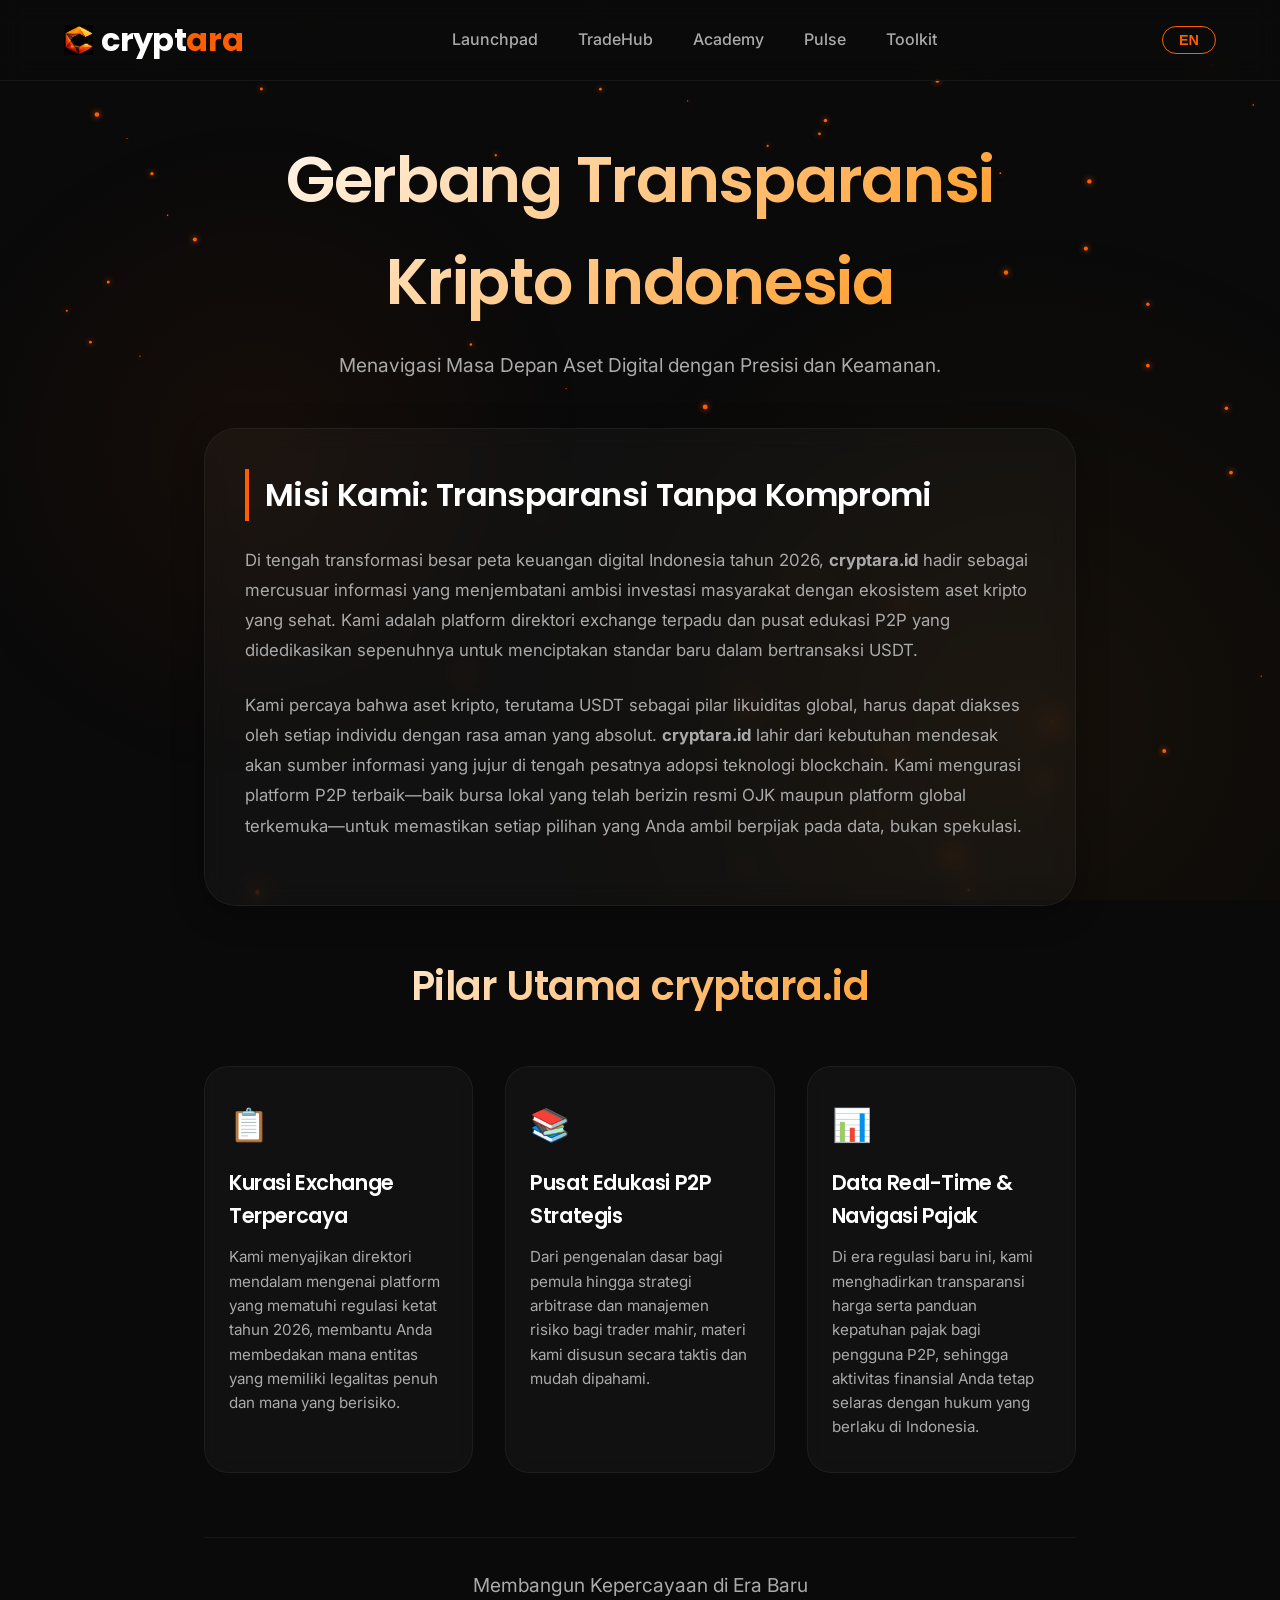
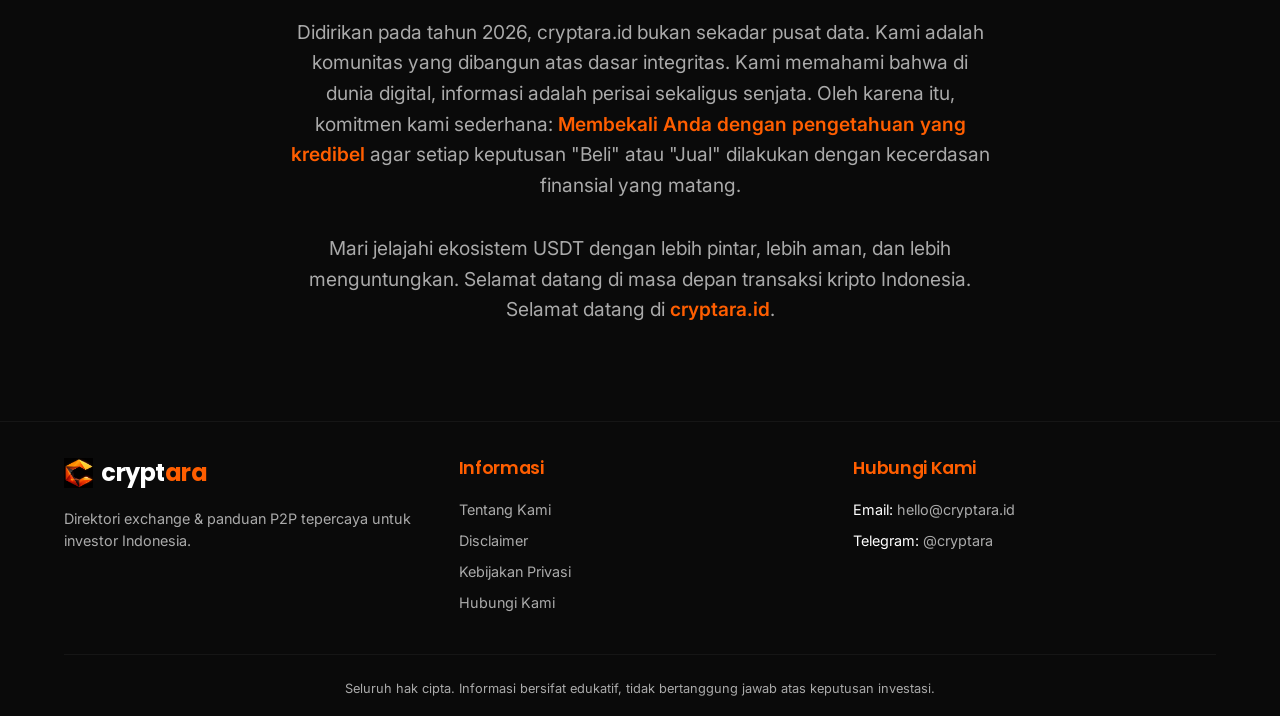
==== about.html @ 73e5bc2a "first commit" ====
<!DOCTYPE html>
<html lang="id">
<head>
    <script src="translations.js" defer></script>
    <meta charset="UTF-8">
    <meta name="viewport" content="width=device-width, initial-scale=1.0">
    <title>Tentang Kami - cryptara.id</title>
    <link rel="icon" type="image/png" href="images/cryptara-logo-square.png">
    <link rel="stylesheet" href="style.css">
    <link href="https://fonts.googleapis.com/css2?family=Inter:wght@400;500;600;700&family=Poppins:wght@600;700&display=swap" rel="stylesheet">
    <style>
        /* ===== PAGE SPECIFIC STYLES ===== */
        .about-container {
            max-width: 1000px;
            margin: 3rem auto;
            padding: 0 5%;
        }

        .about-hero {
            text-align: center;
            margin-bottom: 3rem;
        }

        .about-hero h1 {
            font-size: clamp(2.5rem, 8vw, 4rem);
            margin-bottom: 1rem;
        }

        .about-hero .subheadline {
            font-size: 1.2rem;
            color: var(--text-secondary);
            max-width: 700px;
            margin: 0 auto;
            line-height: 1.6;
        }

        .mission-card {
            background: var(--glass-bg);
            backdrop-filter: blur(12px);
            border: 1px solid var(--glass-border);
            border-radius: 32px;
            padding: 2.5rem;
            margin-bottom: 3rem;
            box-shadow: 0 8px 32px rgba(0,0,0,0.3);
        }

        .mission-card h2 {
            font-size: 2rem;
            text-align: left;
            margin-bottom: 1.5rem;
            border-left: 4px solid var(--accent-orange);
            padding-left: 1rem;
        }

        .mission-card p {
            color: var(--text-secondary);
            line-height: 1.8;
            font-size: 1.05rem;
            margin-bottom: 1.5rem;
        }

        .pillars-grid {
            display: grid;
            grid-template-columns: repeat(3, 1fr);
            gap: 2rem;
            margin: 3rem 0;
        }

        .pillar-item {
            background: var(--glass-bg);
            backdrop-filter: blur(8px);
            border: 1px solid var(--glass-border);
            border-radius: 24px;
            padding: 2rem 1.5rem;
            transition: 0.3s;
        }

        .pillar-item:hover {
            border-color: var(--accent-orange);
            box-shadow: var(--shadow-glow);
        }

        .pillar-icon {
            font-size: 2rem;
            margin-bottom: 1rem;
            color: var(--accent-orange);
        }

        .pillar-item h3 {
            font-size: 1.3rem;
            margin-bottom: 0.8rem;
            color: var(--text-primary);
        }

        .pillar-item p {
            color: var(--text-secondary);
            font-size: 0.95rem;
            line-height: 1.6;
        }

        .closing-statement {
            text-align: center;
            margin-top: 4rem;
            padding: 2rem;
            border-top: 1px solid var(--glass-border);
        }

        .closing-statement p {
            font-size: 1.2rem;
            color: var(--text-secondary);
            max-width: 700px;
            margin: 0 auto 1rem;
        }

        .closing-statement .highlight {
            color: var(--accent-orange);
            font-weight: 600;
        }

        @media (max-width: 800px) {
            .pillars-grid {
                grid-template-columns: 1fr;
            }
        }
    </style>
</head>
<body>
    <canvas id="particleCanvas"></canvas>

    <nav class="navbar">
        <a href="index.html" class="logo">
            <img src="images/cryptara-logo-square.png" alt="Cryptara" class="logo-img" onerror="this.style.display='none'; this.nextElementSibling.style.display='inline-block';">
            <span class="logo-text">crypt<span>ara</span></span>
        </a>
        <div class="nav-links">
            <a href="launchpad.html" data-i18n="nav.launchpad">Launchpad</a>
            <a href="exchange.html" data-i18n="nav.tradehub">TradeHub</a>
            <a href="learn.html" data-i18n="nav.academy">Academy</a>
            <a href="market.html" data-i18n="nav.pulse">Pulse</a>
            <a href="toolkit.html" data-i18n="nav.toolkit">Toolkit</a>
        </div>
        <button class="lang-btn" id="langToggle">EN</button>
        <div class="hamburger">☰</div>
    </nav>

    <section class="about-container">
        <div class="about-hero">
            <h1 class="gradient-title" data-i18n="about.title">Gerbang Transparansi Kripto Indonesia</h1>
            <p class="subheadline" data-i18n="about.subtitle">Menavigasi Masa Depan Aset Digital dengan Presisi dan Keamanan.</p>
        </div>

        <div class="mission-card">
            <h2 data-i18n="about.mission.title">Misi Kami: Transparansi Tanpa Kompromi</h2>
            <p data-i18n="about.mission.desc1" data-i18n-html="true">Di tengah transformasi besar peta keuangan digital Indonesia tahun 2026, <strong class="highlight">cryptara.id</strong> hadir sebagai mercusuar informasi yang menjembatani ambisi investasi masyarakat dengan ekosistem aset kripto yang sehat. Kami adalah platform direktori exchange terpadu dan pusat edukasi P2P yang didedikasikan sepenuhnya untuk menciptakan standar baru dalam bertransaksi USDT.</p>
            <p data-i18n="about.mission.desc2" data-i18n-html="true">Kami percaya bahwa aset kripto, terutama USDT sebagai pilar likuiditas global, harus dapat diakses oleh setiap individu dengan rasa aman yang absolut. <strong>cryptara.id</strong> lahir dari kebutuhan mendesak akan sumber informasi yang jujur di tengah pesatnya adopsi teknologi blockchain. Kami mengurasi platform P2P terbaik—baik bursa lokal yang telah berizin resmi OJK maupun platform global terkemuka—untuk memastikan setiap pilihan yang Anda ambil berpijak pada data, bukan spekulasi.</p>
        </div>

        <h2 class="gradient-title" style="margin-bottom: 2rem;" data-i18n="about.pillars.title">Pilar Utama cryptara.id</h2>
        <div class="pillars-grid">
            <div class="pillar-item">
                <div class="pillar-icon">📋</div>
                <h3 data-i18n="about.pillars.item1.title">Kurasi Exchange Terpercaya</h3>
                <p data-i18n="about.pillars.item1.desc">Kami menyajikan direktori mendalam mengenai platform yang mematuhi regulasi ketat tahun 2026, membantu Anda membedakan mana entitas yang memiliki legalitas penuh dan mana yang berisiko.</p>
            </div>
            <div class="pillar-item">
                <div class="pillar-icon">📚</div>
                <h3 data-i18n="about.pillars.item2.title">Pusat Edukasi P2P Strategis</h3>
                <p data-i18n="about.pillars.item2.desc">Dari pengenalan dasar bagi pemula hingga strategi arbitrase dan manajemen risiko bagi trader mahir, materi kami disusun secara taktis dan mudah dipahami.</p>
            </div>
            <div class="pillar-item">
                <div class="pillar-icon">📊</div>
                <h3 data-i18n="about.pillars.item3.title">Data Real-Time & Navigasi Pajak</h3>
                <p data-i18n="about.pillars.item3.desc">Di era regulasi baru ini, kami menghadirkan transparansi harga serta panduan kepatuhan pajak bagi pengguna P2P, sehingga aktivitas finansial Anda tetap selaras dengan hukum yang berlaku di Indonesia.</p>
            </div>
        </div>

        <div class="closing-statement">
            <p data-i18n="about.closing.tagline">Membangun Kepercayaan di Era Baru</p>
            <p data-i18n="about.closing.desc1" data-i18n-html="true">Didirikan pada tahun 2026, cryptara.id bukan sekadar pusat data. Kami adalah komunitas yang dibangun atas dasar integritas. Kami memahami bahwa di dunia digital, informasi adalah perisai sekaligus senjata. Oleh karena itu, komitmen kami sederhana: <span class="highlight">Membekali Anda dengan pengetahuan yang kredibel</span> agar setiap keputusan "Beli" atau "Jual" dilakukan dengan kecerdasan finansial yang matang.</p>
            <p style="margin-top: 2rem;" data-i18n="about.closing.desc2" data-i18n-html="true">Mari jelajahi ekosistem USDT dengan lebih pintar, lebih aman, dan lebih menguntungkan. Selamat datang di masa depan transaksi kripto Indonesia. Selamat datang di <span class="highlight">cryptara.id</span>.</p>
        </div>
    </section>

    <footer class="footer">
        <div class="footer-container">
            <div class="footer-col">
                <a href="index.html" class="footer-logo">
                    <img src="images/cryptara-logo-square.png" alt="Cryptara" class="footer-logo-img" onerror="this.style.display='none'; this.nextElementSibling.style.display='inline-block';">
                    <span class="footer-logo-text">crypt<span>ara</span></span>
                </a>
                <p class="footer-tagline" data-i18n="footer.tagline">Direktori exchange & panduan P2P tepercaya untuk investor Indonesia.</p>
            </div>
            <div class="footer-col">
                <h4 data-i18n="footer.info">Informasi</h4>
                <ul>
                    <li><a href="about.html" data-i18n="footer.about">Tentang Kami</a></li>
                    <li><a href="disclaimer.html" data-i18n="footer.disclaimer">Disclaimer</a></li>
                    <li><a href="privacy.html" data-i18n="footer.privacy">Kebijakan Privasi</a></li>
                    <li><a href="hubungikami.html" data-i18n="footer.contact">Hubungi Kami</a></li>
                </ul>
            </div>
            <div class="footer-col">
                <h4 data-i18n="footer.contact">Kontak</h4>
                <ul>
                    <li>Email: <a href="mailto:hello@cryptara.id">hello@cryptara.id</a></li>
                    <li>Telegram: <a href="https://t.me/cryptara">@cryptara</a></li>
                </ul>
            </div>
        </div>
        <div class="footer-bottom">
            <p data-i18n="footer.copyright">© 2026 cryptara.id. Seluruh hak cipta. Informasi bersifat edukatif, tidak bertanggung jawab atas keputusan investasi.</p>
        </div>
    </footer>

    <script>
        // ==================== PARTICLE CANVAS ====================
        function initParticles() {
            const canvas = document.getElementById('particleCanvas');
            if (!canvas) return;
            const ctx = canvas.getContext('2d');
            let width, height;
            let particles = [];

            function resize() {
                width = window.innerWidth;
                height = window.innerHeight;
                canvas.width = width;
                canvas.height = height;
                initParticlesArray();
            }

            function initParticlesArray() {
                particles = [];
                for (let i = 0; i < 60; i++) {
                    particles.push({
                        x: Math.random() * width,
                        y: Math.random() * height,
                        vx: (Math.random() - 0.5) * 0.2,
                        vy: (Math.random() - 0.5) * 0.2,
                        size: Math.random() * 2 + 0.5,
                    });
                }
            }

            function draw() {
                ctx.clearRect(0, 0, width, height);
                ctx.fillStyle = '#FF5E00';
                ctx.shadowColor = '#FF5E00';
                ctx.shadowBlur = 6;

                particles.forEach(p => {
                    ctx.beginPath();
                    ctx.arc(p.x, p.y, p.size, 0, Math.PI * 2);
                    ctx.fill();
                    p.x += p.vx;
                    p.y += p.vy;
                    if (p.x < 0) p.x = width;
                    if (p.x > width) p.x = 0;
                    if (p.y < 0) p.y = height;
                    if (p.y > height) p.y = 0;
                });
                requestAnimationFrame(draw);
            }

            resize();
            window.addEventListener('resize', resize);
            draw();
        }

        document.addEventListener('DOMContentLoaded', function() {
            initParticles();
            // translations.js sudah auto-initialize, tidak perlu tambahan apa pun
        });
    </script>
</body>
</html>
---- style.css ----
/* ===== RESET & VARIABLES ===== */
:root {
    --bg-primary: #0A0A0A;
    --bg-secondary: #111111;
    --text-primary: #FFFFFF;
    --text-secondary: #AAAAAA;
    --accent-orange: #FF5E00;
    --accent-orange-light: #FF8A00;
    --glass-bg: rgba(255, 255, 255, 0.03);
    --glass-border: rgba(255, 255, 255, 0.05);
    --shadow-glow: 0 0 15px var(--accent-orange);
    --font-main: 'Inter', sans-serif;
    --font-display: 'Poppins', sans-serif;
}

* {
    margin: 0;
    padding: 0;
    box-sizing: border-box;
}

body {
    background-color: var(--bg-primary);
    color: var(--text-primary);
    font-family: var(--font-main);
    line-height: 1.6;
    overflow-x: hidden;
    position: relative;
    min-height: 100vh;
}

/* Background gradient bergerak (lapisan 1) */
body::before {
    content: '';
    position: fixed;
    top: 0;
    left: 0;
    width: 100%;
    height: 100%;
    background: radial-gradient(circle at 20% 50%, rgba(255,94,0,0.05) 0%, transparent 30%),
                radial-gradient(circle at 80% 80%, rgba(255,138,0,0.05) 0%, transparent 40%);
    pointer-events: none;
    z-index: -2;
    animation: moveGradient 20s ease infinite alternate;
}

@keyframes moveGradient {
    0% { background-position: 0% 0%; }
    100% { background-position: 100% 100%; }
}

/* Particle canvas (lapisan 2) */
#particleCanvas {
    position: fixed;
    top: 0;
    left: 0;
    width: 100%;
    height: 100%;
    z-index: -1;
    pointer-events: none;
}

/* ===== TYPOGRAPHY ===== */
h1, h2, h3, h4 {
    font-family: var(--font-display);
    font-weight: 600;
    letter-spacing: -0.02em;
}

h1 { font-size: clamp(2rem, 6vw, 3.5rem); }
h2 { font-size: clamp(1.8rem, 5vw, 2.5rem); margin-bottom: 2rem; text-align: center; }
h3 { font-size: 1.3rem; }

/* ===== GRADIENT TITLE ===== */
.gradient-title {
    font-family: var(--font-display);
    background: linear-gradient(135deg, #fff, var(--accent-orange-light));
    -webkit-background-clip: text;
    -webkit-text-fill-color: transparent;
    background-clip: text;
    margin-bottom: 1.5rem;
    text-align: center;
}

/* ===== GLASS CARD (base) ===== */
.glass-card {
    background: var(--glass-bg);
    backdrop-filter: blur(12px);
    -webkit-backdrop-filter: blur(12px);
    border: 1px solid var(--glass-border);
    border-radius: 24px;
    transition: all 0.3s ease;
}

.glass-card:hover {
    border-color: var(--accent-orange);
    box-shadow: var(--shadow-glow);
}

/* ===== NAVBAR ===== */
.navbar {
    position: sticky;
    top: 0;
    z-index: 1000;
    padding: 1.2rem 5%;
    display: flex;
    justify-content: space-between;
    align-items: center;
    background: rgba(10, 10, 10, 0.8);
    backdrop-filter: blur(12px);
    border-bottom: 1px solid var(--glass-border);
}

.logo {
    display: flex;
    align-items: center;
    gap: 8px;
    text-decoration: none;
    font-family: var(--font-display);
    font-size: 2rem;
    font-weight: 700;
    color: var(--text-primary);
    letter-spacing: -0.02em;
}

.logo-img {
    height: 30px;
    width: auto;
    object-fit: contain;
}

.logo-text {
    display: inline-block;
    line-height: 1;
}

.logo-text span {
    color: var(--accent-orange);
    letter-spacing: normal;
    word-spacing: normal;
}

.nav-links {
    display: flex;
    gap: 2.5rem;
}

.nav-links a {
    text-decoration: none;
    color: var(--text-secondary);
    font-weight: 500;
    transition: color 0.3s;
    position: relative;
    padding: 0.5rem 0;
}

.nav-links a::after {
    content: '';
    position: absolute;
    bottom: 0;
    left: 0;
    width: 0;
    height: 2px;
    background: var(--accent-orange);
    transition: width 0.3s ease;
    box-shadow: 0 0 8px var(--accent-orange);
}

.nav-links a:hover {
    color: var(--text-primary);
}

.nav-links a:hover::after {
    width: 100%;
}

.lang-btn {
    margin-left: 1rem;
    padding: 0.3rem 1rem;
    border-radius: 30px;
    background: transparent;
    border: 1px solid var(--accent-orange);
    color: var(--accent-orange);
    font-size: 0.9rem;
    font-weight: 600;
    cursor: pointer;
    transition: 0.3s;
}

.lang-btn:hover {
    background: var(--accent-orange);
    color: black;
    box-shadow: var(--shadow-glow);
}

.hamburger {
    display: none;
}

/* ===== HERO SECTION (khusus index & launchpad) ===== */
.hero {
    min-height: 70vh;
    display: flex;
    align-items: center;
    justify-content: center;
    text-align: center;
    padding: 2rem 5%;
    position: relative;
    overflow: hidden;
}

.hero-bg {
    position: absolute;
    width: 100%;
    height: 100%;
    background: radial-gradient(circle at 30% 50%, rgba(255,94,0,0.15) 0%, transparent 50%),
                radial-gradient(circle at 70% 30%, rgba(255,138,0,0.1) 0%, transparent 50%);
    z-index: 1;
}

.hero-content {
    max-width: 800px;
    padding: 2.5rem;
    border-radius: 40px;
    background: rgba(255,255,255,0.02);
    backdrop-filter: blur(8px);
    border: 1px solid rgba(255,94,0,0.2);
    z-index: 2;
}

.hero-content h1 {
    margin-bottom: 1rem;
    color: var(--text-primary);
    font-size: clamp(1.8rem, 5vw, 2.8rem);
}

.hero-content p {
    font-size: 1.1rem;
    margin-bottom: 2rem;
    color: var(--text-secondary);
}

.cta-buttons {
    display: flex;
    gap: 1.5rem;
    justify-content: center;
    flex-wrap: wrap;
}

.btn {
    padding: 0.8rem 2rem;
    border-radius: 50px;
    text-decoration: none;
    font-weight: 600;
    transition: all 0.3s;
    border: none;
    cursor: pointer;
    font-size: 1rem;
    letter-spacing: 0.5px;
}

.btn-primary {
    background: var(--accent-orange);
    color: black;
    box-shadow: 0 0 20px rgba(255,94,0,0.5);
}

.btn-primary:hover {
    background: var(--accent-orange-light);
    box-shadow: 0 0 30px rgba(255,94,0,0.8);
    transform: scale(1.05);
}

.btn-secondary {
    background: transparent;
    border: 2px solid var(--accent-orange);
    color: var(--text-primary);
}

.btn-secondary:hover {
    background: rgba(255,94,0,0.1);
    border-color: var(--accent-orange-light);
    box-shadow: 0 0 20px rgba(255,94,0,0.3);
}

/* ===== LIVE TICKER ===== */
.ticker-container {
    background: var(--bg-secondary);
    border-top: 1px solid rgba(255,94,0,0.3);
    border-bottom: 1px solid rgba(255,94,0,0.3);
    padding: 0.8rem 0;
    overflow: hidden;
    position: relative;
}

.ticker-wrap {
    display: inline-block;
    animation: ticker 40s linear infinite;
    white-space: nowrap;
}

.ticker-item {
    display: inline-block;
    padding: 0 2rem;
    font-family: var(--font-main);
    font-weight: 500;
    color: var(--text-secondary);
}

.ticker-item span {
    color: var(--accent-orange);
    font-weight: 700;
    margin-left: 0.5rem;
    text-shadow: 0 0 8px rgba(255,94,0,0.5);
}

@keyframes ticker {
    0% { transform: translateX(0); }
    100% { transform: translateX(-50%); }
}

/* ===== STATISTICS ===== */
.statistics {
    padding: 3rem 5%;
    background: var(--bg-secondary);
}

.stat-grid {
    display: grid;
    grid-template-columns: repeat(4, 1fr);
    gap: 1.5rem;
    max-width: 1000px;
    margin: 0 auto;
}

.stat-card {
    padding: 1.5rem 0.5rem;
    text-align: center;
    border-radius: 20px;
    background: var(--glass-bg);
    backdrop-filter: blur(8px);
    border: 1px solid var(--glass-border);
    transition: 0.3s;
    display: flex;
    flex-direction: column;
}

.stat-label {
    color: var(--text-secondary);
    text-transform: uppercase;
    letter-spacing: 1px;
    font-size: 0.8rem;
    margin-bottom: 0.3rem;
}

.stat-number {
    font-size: clamp(1.2rem, 4vw, 2rem);
    font-weight: 700;
    color: var(--accent-orange);
    text-shadow: 0 0 10px rgba(255,94,0,0.3);
    line-height: 1.2;
    white-space: nowrap;
    overflow-x: auto;
    -webkit-overflow-scrolling: touch;
}

@media (max-width: 480px) {
    .stat-number {
        font-size: 1rem;
        justify-content: flex-start;
    }
    .stat-grid {
        gap: 0.5rem;
    }
}

/* ===== EXCHANGE GRID (CARD) ===== */
.exchange-grid, .market-section {
    padding: 3rem 5%;
}

.grid-container {
    display: grid;
    grid-template-columns: repeat(5, 1fr);
    gap: 1.5rem;
    margin-top: 2rem;
}

@media (max-width: 1000px) {
    .grid-container {
        grid-template-columns: repeat(3, 1fr);
    }
}
@media (max-width: 600px) {
    .grid-container {
        grid-template-columns: repeat(2, 1fr);
    }
}

.card {
    background: var(--glass-bg);
    backdrop-filter: blur(8px);
    border: 1px solid var(--glass-border);
    border-radius: 20px;
    padding: 1.5rem 1rem;
    transition: 0.3s;
    cursor: pointer;
    display: flex;
    flex-direction: column;
    align-items: center;
    text-align: center;
    position: relative;
    overflow: hidden;
    height: 100%;
    min-height: 320px;
    justify-content: space-between;
    word-break: break-word;
}

.card:hover {
    border-color: var(--accent-orange);
    box-shadow: 0 0 25px rgba(255,94,0,0.3);
    transform: translateY(-5px);
}

.card-logo-img, .card-logo-fallback {
    width: 60px;
    height: 60px;
    border-radius: 50%;
    flex-shrink: 0;
    margin-bottom: 1rem;
}

.card-logo-img {
    object-fit: contain;
    background: white;
    border: 2px solid rgba(255,94,0,0.3);
}

.card-logo-fallback {
    background: rgba(255,255,255,0.05);
    border: 2px solid rgba(255,94,0,0.3);
    display: flex;
    align-items: center;
    justify-content: center;
    font-size: 1.5rem;
    font-weight: bold;
    color: var(--accent-orange);
}

.card h3 {
    margin: 0.5rem 0 0.2rem;
    font-size: 1.2rem;
    line-height: 1.3;
    color: var(--text-primary);
}

.card-badge {
    background: rgba(255,94,0,0.2);
    color: var(--accent-orange);
    padding: 0.2rem 0.8rem;
    border-radius: 20px;
    font-size: 0.7rem;
    margin: 0.3rem auto;
    border: 1px solid rgba(255,94,0,0.3);
    max-width: fit-content;
}

.card p {
    font-size: 0.8rem;
    color: var(--text-secondary);
    margin: 0.3rem 0;
    line-height: 1.4;
    flex-grow: 0;
}

.card-link {
    margin-top: 0.8rem;
    color: var(--accent-orange);
    font-weight: 600;
    text-decoration: none;
    font-size: 0.9rem;
    border-bottom: 1px solid transparent;
    transition: border-color 0.3s;
    align-self: center;
    padding: 0.3rem 0;
}

.card-link:hover {
    border-bottom-color: var(--accent-orange);
}

@media (max-width: 600px) {
    .card {
        min-height: 280px;
    }
}

/* ===== MARKET UPDATE ===== */
.market-section {
    background: var(--bg-primary);
}

.market-container {
    max-width: 800px;
    margin: 0 auto;
    background: var(--glass-bg);
    backdrop-filter: blur(8px);
    border: 1px solid var(--glass-border);
    border-radius: 24px;
    padding: 2rem;
}

.market-item {
    display: flex;
    justify-content: space-between;
    align-items: center;
    padding: 0.8rem 0;
    border-bottom: 1px solid var(--glass-border);
    transition: 0.3s;
    border-radius: 12px;
    cursor: pointer;
}

.market-item:hover {
    background: var(--glass-bg);
    border: 1px solid var(--accent-orange);
    box-shadow: 0 0 15px rgba(255,94,0,0.3);
    padding: 0.8rem;
}

.market-left {
    font-weight: 600;
    color: var(--text-primary);
}

.market-right {
    display: flex;
    align-items: center;
    gap: 2rem;
}

.market-price {
    min-width: 120px;
    text-align: right;
    color: var(--text-primary);
}

.market-change {
    min-width: 70px;
    text-align: right;
    color: var(--accent-orange);
}

.market-change.negative {
    color: #ff4d4d;
}

.market-more {
    text-align: right;
    margin-top: 1.5rem;
}

.btn-more {
    background: transparent;
    border: 1px solid var(--accent-orange);
    color: var(--accent-orange);
    padding: 0.5rem 1.5rem;
    border-radius: 30px;
    text-decoration: none;
    font-size: 0.9rem;
    transition: 0.3s;
    display: inline-block;
}

.btn-more:hover {
    background: var(--accent-orange);
    color: black;
    box-shadow: var(--shadow-glow);
}

/* ===== NEWS CARD ===== */
.news-card {
    background: var(--glass-bg);
    backdrop-filter: blur(8px);
    border: 1px solid var(--glass-border);
    border-radius: 16px;
    padding: 1.2rem;
    margin-bottom: 1rem;
    transition: 0.3s;
}

.news-card:hover {
    border-color: var(--accent-orange);
    box-shadow: 0 0 20px rgba(255,94,0,0.2);
}

.news-card a {
    color: var(--text-primary);
    text-decoration: none;
    font-weight: 600;
    font-size: 1rem;
    line-height: 1.4;
    display: block;
    margin-bottom: 0.5rem;
}

.news-card a:hover {
    color: var(--accent-orange);
}

.news-meta {
    display: flex;
    justify-content: space-between;
    color: var(--text-secondary);
    font-size: 0.8rem;
}

.refresh-btn {
    background: var(--accent-orange);
    color: black;
    border: none;
    padding: 0.5rem 1.5rem;
    border-radius: 30px;
    cursor: pointer;
    font-weight: 600;
    margin-top: 1rem;
    transition: 0.3s;
}

.refresh-btn:hover {
    background: var(--accent-orange-light);
    box-shadow: var(--shadow-glow);
}

/* ===== ARTICLES ===== */
.articles {
    padding: 3rem 5%;
    background: var(--bg-secondary);
}

.article-container {
    display: grid;
    grid-template-columns: repeat(3, 1fr);
    gap: 2rem;
    max-width: 1000px;
    margin: 0 auto;
}

@media (max-width: 800px) {
    .article-container {
        grid-template-columns: repeat(2, 1fr);
    }
}
@media (max-width: 500px) {
    .article-container {
        grid-template-columns: 1fr;
    }
}

.article-card {
    background: var(--glass-bg);
    backdrop-filter: blur(8px);
    border: 1px solid var(--glass-border);
    border-radius: 16px;
    padding: 1.5rem;
    transition: 0.3s;
}

.article-card:hover {
    border-color: var(--accent-orange);
    box-shadow: 0 0 20px rgba(255,94,0,0.2);
}

.article-card h4 {
    margin-bottom: 0.5rem;
    color: var(--text-primary);
    font-size: 1.1rem;
}

.article-meta {
    font-size: 0.8rem;
    color: var(--text-secondary);
    margin-bottom: 0.5rem;
}

.article-card a {
    color: var(--accent-orange);
    text-decoration: none;
    font-size: 0.9rem;
    font-weight: 500;
    display: inline-block;
    margin-top: 0.5rem;
    border-bottom: 1px solid transparent;
    transition: border-color 0.3s;
}

.article-card a:hover {
    border-bottom-color: var(--accent-orange);
}

/* ===== CONTACT SECTION ===== */
.contact-section {
    padding: 3rem 5%;
    text-align: center;
    background: var(--bg-primary);
}

.contact-email {
    font-size: 1.5rem;
    margin: 1rem 0;
    color: var(--accent-orange);
    font-weight: 600;
    word-break: break-all;
}

/* ===== FOOTER ===== */
footer {
    background: var(--bg-primary);
    padding: 2rem 5% 1rem;
    border-top: 1px solid var(--glass-border);
    font-size: 0.9rem;
}

.footer-container {
    display: grid;
    grid-template-columns: repeat(3, 1fr);
    gap: 2rem;
    max-width: 1200px;
    margin: 0 auto;
    padding-bottom: 2rem;
}

.footer-col h4 {
    font-family: var(--font-display);
    font-size: 1.1rem;
    margin-bottom: 1rem;
    color: var(--accent-orange);
}

.footer-col ul {
    list-style: none;
    padding: 0;
}

.footer-col ul li {
    margin-bottom: 0.5rem;
}

.footer-col ul li a {
    color: var(--text-secondary);
    text-decoration: none;
    transition: color 0.2s;
}

.footer-col ul li a:hover {
    color: var(--accent-orange);
}

.footer-logo {
    display: flex;
    align-items: center;
    gap: 8px;
    text-decoration: none;
    margin-bottom: 1rem;
}

.footer-logo-img {
    height: 30px;
    width: auto;
}

.footer-logo-text {
    font-family: var(--font-display);
    font-size: 1.5rem;
    font-weight: 700;
    color: var(--text-primary);
    letter-spacing: -0.02em;
}

.footer-logo-text span {
    color: var(--accent-orange);
}

.footer-tagline {
    color: var(--text-secondary);
    line-height: 1.5;
}

.footer-bottom {
    text-align: center;
    padding-top: 1.5rem;
    border-top: 1px solid var(--glass-border);
    color: var(--text-secondary);
    font-size: 0.8rem;
}

@media (max-width: 768px) {
    .footer-container {
        grid-template-columns: 1fr;
        gap: 1.5rem;
    }
}

/* ===== RESPONSIVE ===== */
@media (max-width: 768px) {
    .nav-links {
        display: none;
    }
    .hamburger {
        display: block;
        color: var(--text-primary);
        font-size: 1.5rem;
    }
    .stat-grid {
        grid-template-columns: repeat(2, 1fr);
    }
}

/* ===== LOADING SPINNER ===== */
.loading {
    padding: 2rem;
    text-align: center;
    color: var(--text-secondary);
}

/* ===== COIN LOGO (untuk launchpad & coin) ===== */
.coin-logo {
    width: 32px;
    height: 32px;
    border-radius: 50%;
    overflow: hidden;
    display: flex;
    align-items: center;
    justify-content: center;
    background-color: rgba(255,94,0,0.2);
    color: var(--accent-orange);
    font-weight: bold;
    font-size: 1rem;
    flex-shrink: 0;
}

.coin-logo img {
    width: 100%;
    height: 100%;
    object-fit: contain;
}

.coin-icon {
    width: 80px;
    height: 80px;
    border-radius: 50%;
    background: rgba(255,94,0,0.2);
    border: 2px solid var(--accent-orange);
    display: flex;
    align-items: center;
    justify-content: center;
    font-size: 2rem;
    font-weight: bold;
    color: var(--accent-orange);
    overflow: hidden;
}

.coin-icon img {
    width: 100%;
    height: 100%;
    object-fit: contain;
}

/* ===== PERBAIKAN TATA LETAK KARTU LAUNCHPAD ===== */
/* Gunakan selector spesifik untuk heatmap-card */
.heatmap-card .card-header {
    display: flex;
    align-items: center;
    gap: 0.5rem;
    margin-bottom: 0.5rem;
    flex-wrap: wrap;
}

.heatmap-card .card-symbol {
    font-weight: 700;
    font-size: 1.3rem; /* sedikit diperkecil agar muat */
    color: var(--text-primary);
    text-shadow: 0 2px 5px rgba(255,94,0,0.3);
    flex: 1 1 auto;
    min-width: 0; /* mencegah overflow */
    overflow-wrap: break-word;
}

.heatmap-card .card-cap {
    font-size: 0.8rem; /* diperkecil */
    color: var(--accent-orange);
    font-weight: 600;
    background: rgba(255,94,0,0.15);
    padding: 0.2rem 0.5rem;
    border-radius: 20px;
    white-space: nowrap;
}

.heatmap-card .card-name {
    color: var(--text-secondary);
    font-size: 0.8rem; /* diperkecil */
    margin-bottom: 0.5rem;
    display: flex;
    align-items: center;
    gap: 0.3rem;
    flex-wrap: wrap;
}

.heatmap-card .card-name span {
    color: var(--accent-orange);
    font-size: 0.7rem;
    background: rgba(255,94,0,0.1);
    padding: 0.1rem 0.3rem;
    border-radius: 12px;
}

.heatmap-card .card-price {
    font-size: 1rem; /* diperkecil */
    font-weight: 600;
    color: var(--text-primary);
    margin-bottom: 0.5rem;
    display: flex;
    align-items: center;
    gap: 0.3rem;
    flex-wrap: wrap;
}

.heatmap-card .price-change {
    font-size: 0.7rem;
    padding: 0.1rem 0.3rem;
    border-radius: 20px;
    background: rgba(255,255,255,0.05);
}

.heatmap-card .dimension-bars {
    display: flex;
    gap: 0.2rem;
    margin: 0.5rem 0 0.3rem;
}

.heatmap-card .dimension-label {
    display: flex;
    justify-content: space-between;
    font-size: 0.55rem;
    color: #777;
    margin-top: 0.1rem;
}

.heatmap-card .card-score {
    font-size: 1rem; /* diperkecil */
    font-weight: 700;
    text-align: right;
    margin-top: 0.3rem;
}
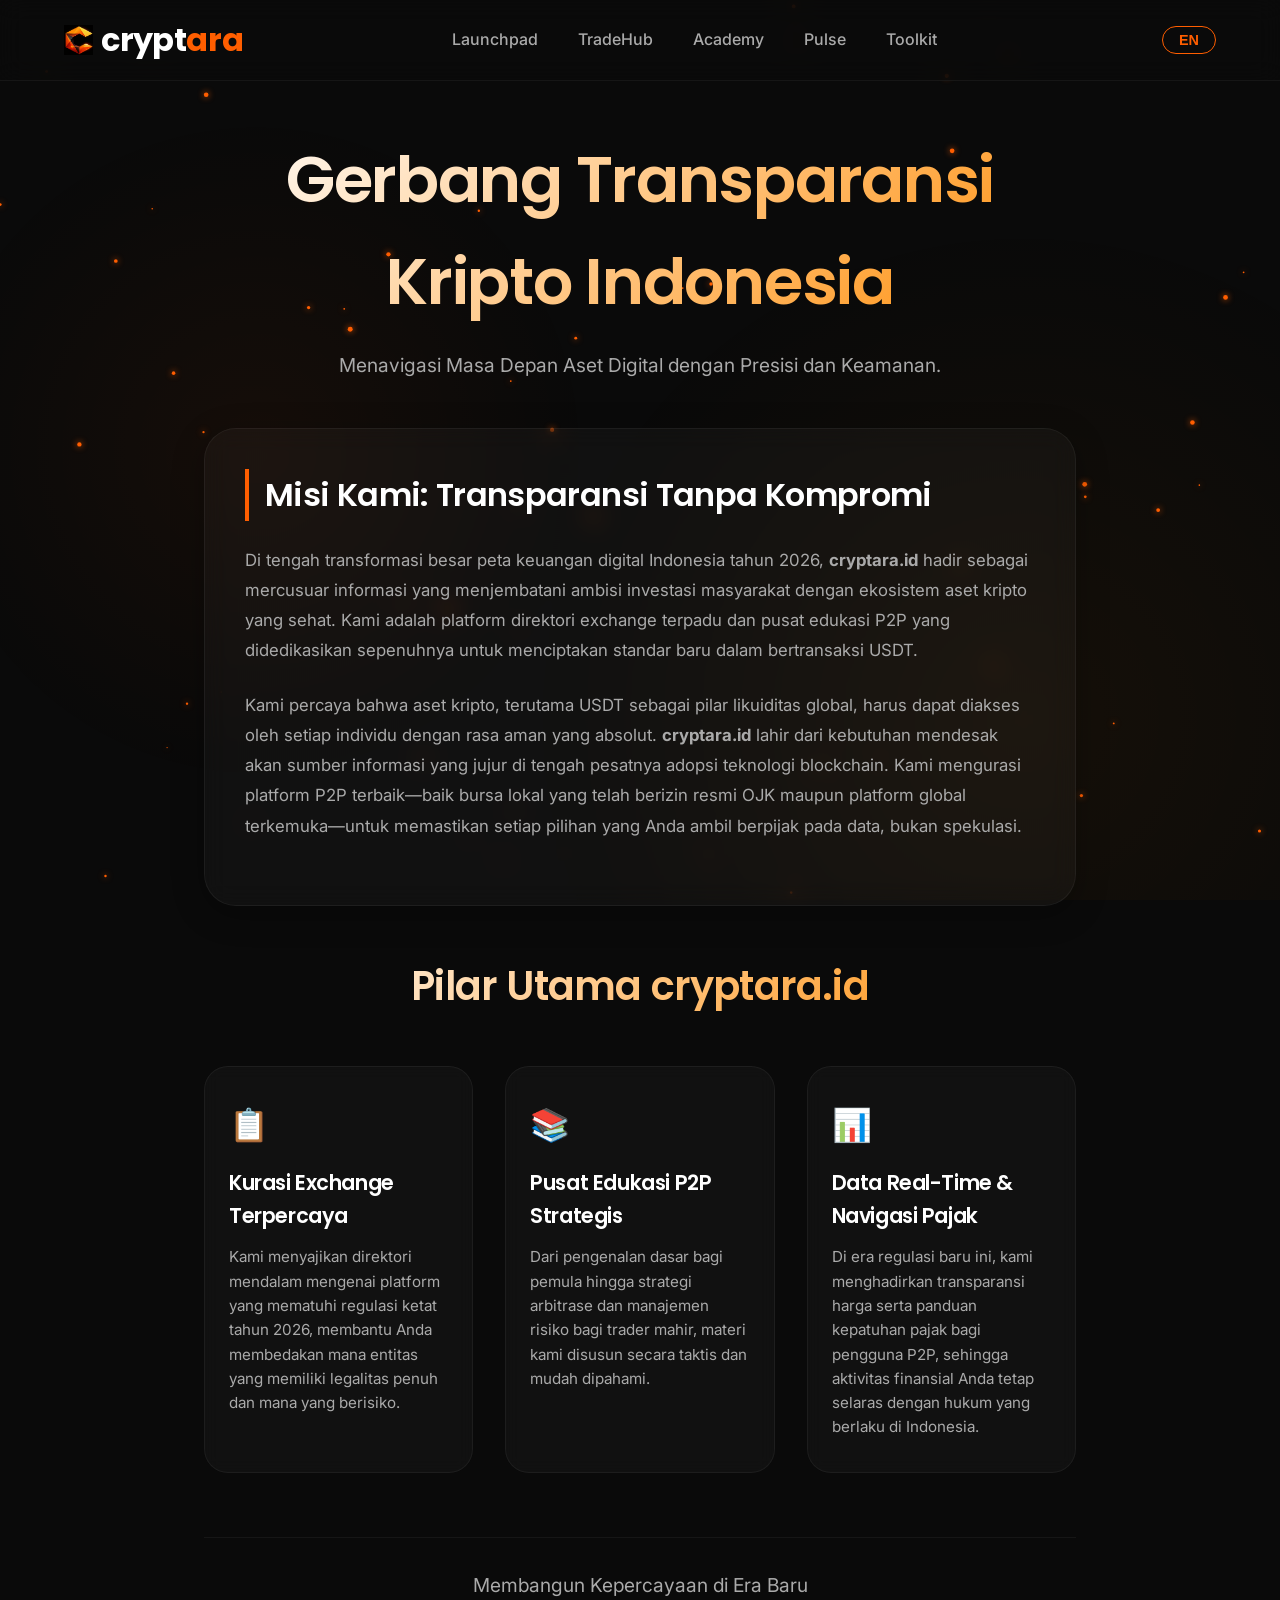
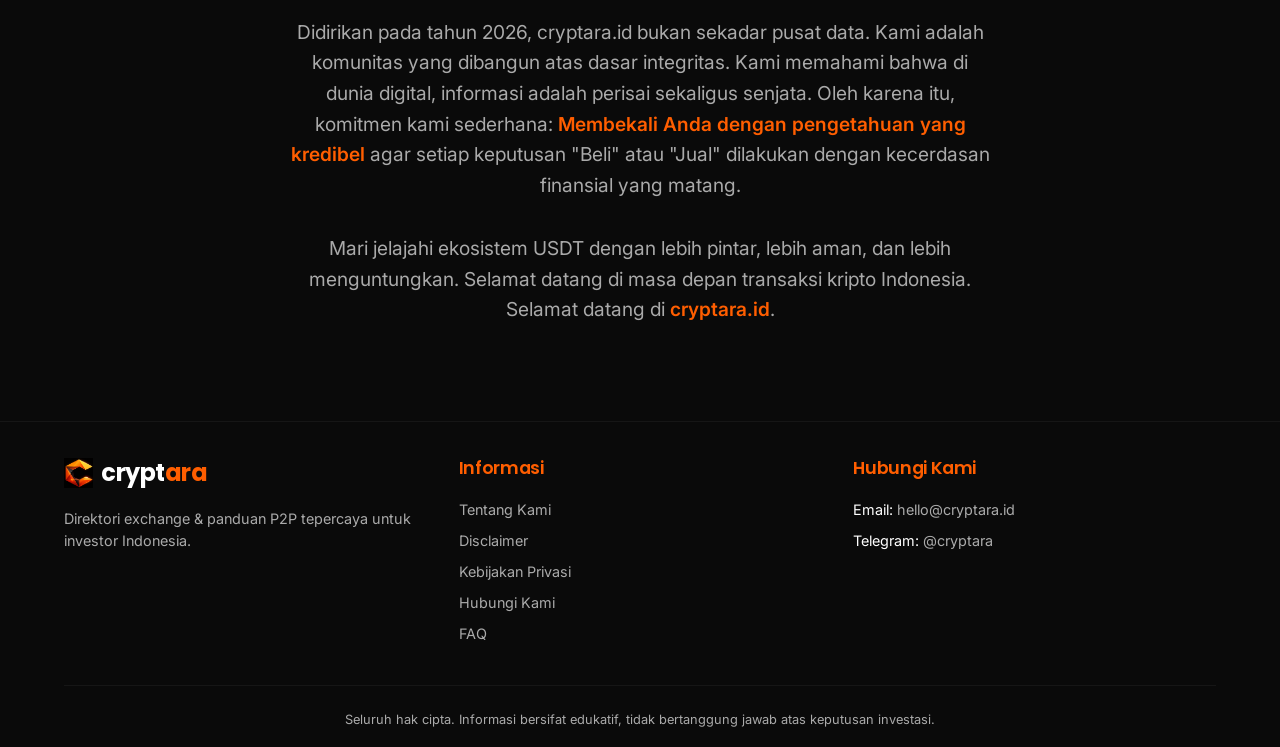
==== commit 28e5206b: "Fix hamburger menu, index.html bugs, add FAQ page, update all footers Agent-Logs-Url: https://github" ====
--- a/about.html
+++ b/about.html
@@ -6,6 +6,7 @@
     <meta name="viewport" content="width=device-width, initial-scale=1.0">
     <title>Tentang Kami - cryptara.id</title>
     <link rel="icon" type="image/png" href="images/cryptara-logo-square.png">
+    <link rel="stylesheet" href="base.css">
     <link rel="stylesheet" href="style.css">
     <link href="https://fonts.googleapis.com/css2?family=Inter:wght@400;500;600;700&family=Poppins:wght@600;700&display=swap" rel="stylesheet">
     <style>
@@ -197,6 +198,7 @@
                     <li><a href="disclaimer.html" data-i18n="footer.disclaimer">Disclaimer</a></li>
                     <li><a href="privacy.html" data-i18n="footer.privacy">Kebijakan Privasi</a></li>
                     <li><a href="hubungikami.html" data-i18n="footer.contact">Hubungi Kami</a></li>
+                    <li><a href="faq.html" data-i18n="footer.faq">FAQ</a></li>
                 </ul>
             </div>
             <div class="footer-col">
--- a/base.css
+++ b/base.css
@@ -0,0 +1,315 @@
+/* ===== RESET & VARIABLES ===== */
+:root {
+    --bg-primary: #0A0A0A;
+    --bg-secondary: #111111;
+    --text-primary: #FFFFFF;
+    --text-secondary: #AAAAAA;
+    --accent-orange: #FF5E00;
+    --accent-orange-light: #FF8A00;
+    --glass-bg: rgba(255, 255, 255, 0.03);
+    --glass-border: rgba(255, 255, 255, 0.05);
+    --shadow-glow: 0 0 15px var(--accent-orange);
+    --font-main: 'Inter', sans-serif;
+    --font-display: 'Poppins', sans-serif;
+}
+
+* {
+    margin: 0;
+    padding: 0;
+    box-sizing: border-box;
+}
+
+body {
+    background-color: var(--bg-primary);
+    color: var(--text-primary);
+    font-family: var(--font-main);
+    line-height: 1.6;
+    overflow-x: hidden;
+    position: relative;
+    min-height: 100vh;
+}
+
+/* Background gradient bergerak (lapisan 1) */
+body::before {
+    content: '';
+    position: fixed;
+    top: 0;
+    left: 0;
+    width: 100%;
+    height: 100%;
+    background: radial-gradient(circle at 20% 50%, rgba(255,94,0,0.05) 0%, transparent 30%),
+                radial-gradient(circle at 80% 80%, rgba(255,138,0,0.05) 0%, transparent 40%);
+    pointer-events: none;
+    z-index: -2;
+    animation: moveGradient 20s ease infinite alternate;
+}
+
+@keyframes moveGradient {
+    0% { background-position: 0% 0%; }
+    100% { background-position: 100% 100%; }
+}
+
+/* Particle canvas (lapisan 2) */
+#particleCanvas {
+    position: fixed;
+    top: 0;
+    left: 0;
+    width: 100%;
+    height: 100%;
+    z-index: -1;
+    pointer-events: none;
+}
+
+/* ===== TYPOGRAPHY ===== */
+h1, h2, h3, h4 {
+    font-family: var(--font-display);
+    font-weight: 600;
+    letter-spacing: -0.02em;
+}
+
+h1 { font-size: clamp(2rem, 6vw, 3.5rem); }
+h2 { font-size: clamp(1.8rem, 5vw, 2.5rem); margin-bottom: 2rem; text-align: center; }
+h3 { font-size: 1.3rem; }
+
+/* ===== GLASS CARD (base) ===== */
+.glass-card {
+    background: var(--glass-bg);
+    backdrop-filter: blur(12px);
+    -webkit-backdrop-filter: blur(12px);
+    border: 1px solid var(--glass-border);
+    border-radius: 24px;
+    transition: all 0.3s ease;
+}
+
+.glass-card:hover {
+    border-color: var(--accent-orange);
+    box-shadow: var(--shadow-glow);
+}
+
+/* ===== NAVBAR ===== */
+.navbar {
+    position: sticky;
+    top: 0;
+    z-index: 1000;
+    padding: 1.2rem 5%;
+    display: flex;
+    justify-content: space-between;
+    align-items: center;
+    background: rgba(10, 10, 10, 0.8);
+    backdrop-filter: blur(12px);
+    border-bottom: 1px solid var(--glass-border);
+}
+
+.logo {
+    display: flex;
+    align-items: center;
+    gap: 8px;
+    text-decoration: none;
+    font-family: var(--font-display);
+    font-size: 2rem;
+    font-weight: 700;
+    color: var(--text-primary);
+    letter-spacing: -0.02em;
+}
+
+.logo-img {
+    height: 30px;
+    width: auto;
+    object-fit: contain;
+}
+
+.logo-text {
+    display: inline-block;
+    line-height: 1;
+}
+
+.logo-text span {
+    color: var(--accent-orange);
+    letter-spacing: normal;
+    word-spacing: normal;
+}
+
+.nav-links {
+    display: flex;
+    gap: 2.5rem;
+}
+
+.nav-links a {
+    text-decoration: none;
+    color: var(--text-secondary);
+    font-weight: 500;
+    transition: color 0.3s;
+    position: relative;
+    padding: 0.5rem 0;
+}
+
+.nav-links a::after {
+    content: '';
+    position: absolute;
+    bottom: 0;
+    left: 0;
+    width: 0;
+    height: 2px;
+    background: var(--accent-orange);
+    transition: width 0.3s ease;
+    box-shadow: 0 0 8px var(--accent-orange);
+}
+
+.nav-links a:hover {
+    color: var(--text-primary);
+}
+
+.nav-links a:hover::after {
+    width: 100%;
+}
+
+.lang-btn {
+    margin-left: 1rem;
+    padding: 0.3rem 1rem;
+    border-radius: 30px;
+    background: transparent;
+    border: 1px solid var(--accent-orange);
+    color: var(--accent-orange);
+    font-size: 0.9rem;
+    font-weight: 600;
+    cursor: pointer;
+    transition: 0.3s;
+}
+
+.lang-btn:hover {
+    background: var(--accent-orange);
+    color: black;
+    box-shadow: var(--shadow-glow);
+}
+
+.hamburger {
+    display: none;
+}
+
+/* ===== FOOTER ===== */
+footer {
+    background: var(--bg-primary);
+    padding: 2rem 5% 1rem;
+    border-top: 1px solid var(--glass-border);
+    font-size: 0.9rem;
+}
+
+.footer-container {
+    display: grid;
+    grid-template-columns: repeat(3, 1fr);
+    gap: 2rem;
+    max-width: 1200px;
+    margin: 0 auto;
+    padding-bottom: 2rem;
+}
+
+.footer-col h4 {
+    font-family: var(--font-display);
+    font-size: 1.1rem;
+    margin-bottom: 1rem;
+    color: var(--accent-orange);
+}
+
+.footer-col ul {
+    list-style: none;
+    padding: 0;
+}
+
+.footer-col ul li {
+    margin-bottom: 0.5rem;
+}
+
+.footer-col ul li a {
+    color: var(--text-secondary);
+    text-decoration: none;
+    transition: color 0.2s;
+}
+
+.footer-col ul li a:hover {
+    color: var(--accent-orange);
+}
+
+.footer-logo {
+    display: flex;
+    align-items: center;
+    gap: 8px;
+    text-decoration: none;
+    margin-bottom: 1rem;
+}
+
+.footer-logo-img {
+    height: 30px;
+    width: auto;
+}
+
+.footer-logo-text {
+    font-family: var(--font-display);
+    font-size: 1.5rem;
+    font-weight: 700;
+    color: var(--text-primary);
+    letter-spacing: -0.02em;
+}
+
+.footer-logo-text span {
+    color: var(--accent-orange);
+}
+
+.footer-tagline {
+    color: var(--text-secondary);
+    line-height: 1.5;
+}
+
+.footer-bottom {
+    text-align: center;
+    padding-top: 1.5rem;
+    border-top: 1px solid var(--glass-border);
+    color: var(--text-secondary);
+    font-size: 0.8rem;
+}
+
+/* ===== RESPONSIVE (umum) ===== */
+@media (max-width: 768px) {
+    .nav-links {
+        display: none;
+        position: absolute;
+        top: 100%;
+        left: 0;
+        right: 0;
+        background: rgba(10, 10, 10, 0.97);
+        backdrop-filter: blur(12px);
+        border-bottom: 1px solid var(--glass-border);
+        flex-direction: column;
+        align-items: flex-start;
+        gap: 0;
+        padding: 0.5rem 0;
+        z-index: 999;
+    }
+    .nav-links.active {
+        display: flex;
+    }
+    .nav-links a {
+        padding: 0.8rem 5%;
+        width: 100%;
+        border-bottom: 1px solid var(--glass-border);
+    }
+    .nav-links a:last-child {
+        border-bottom: none;
+    }
+    .hamburger {
+        display: block;
+        color: var(--text-primary);
+        font-size: 1.5rem;
+        cursor: pointer;
+        user-select: none;
+        background: none;
+        border: none;
+        padding: 0.3rem;
+    }
+    .navbar {
+        position: sticky;
+    }
+    .footer-container {
+        grid-template-columns: 1fr;
+        gap: 1.5rem;
+    }
+}
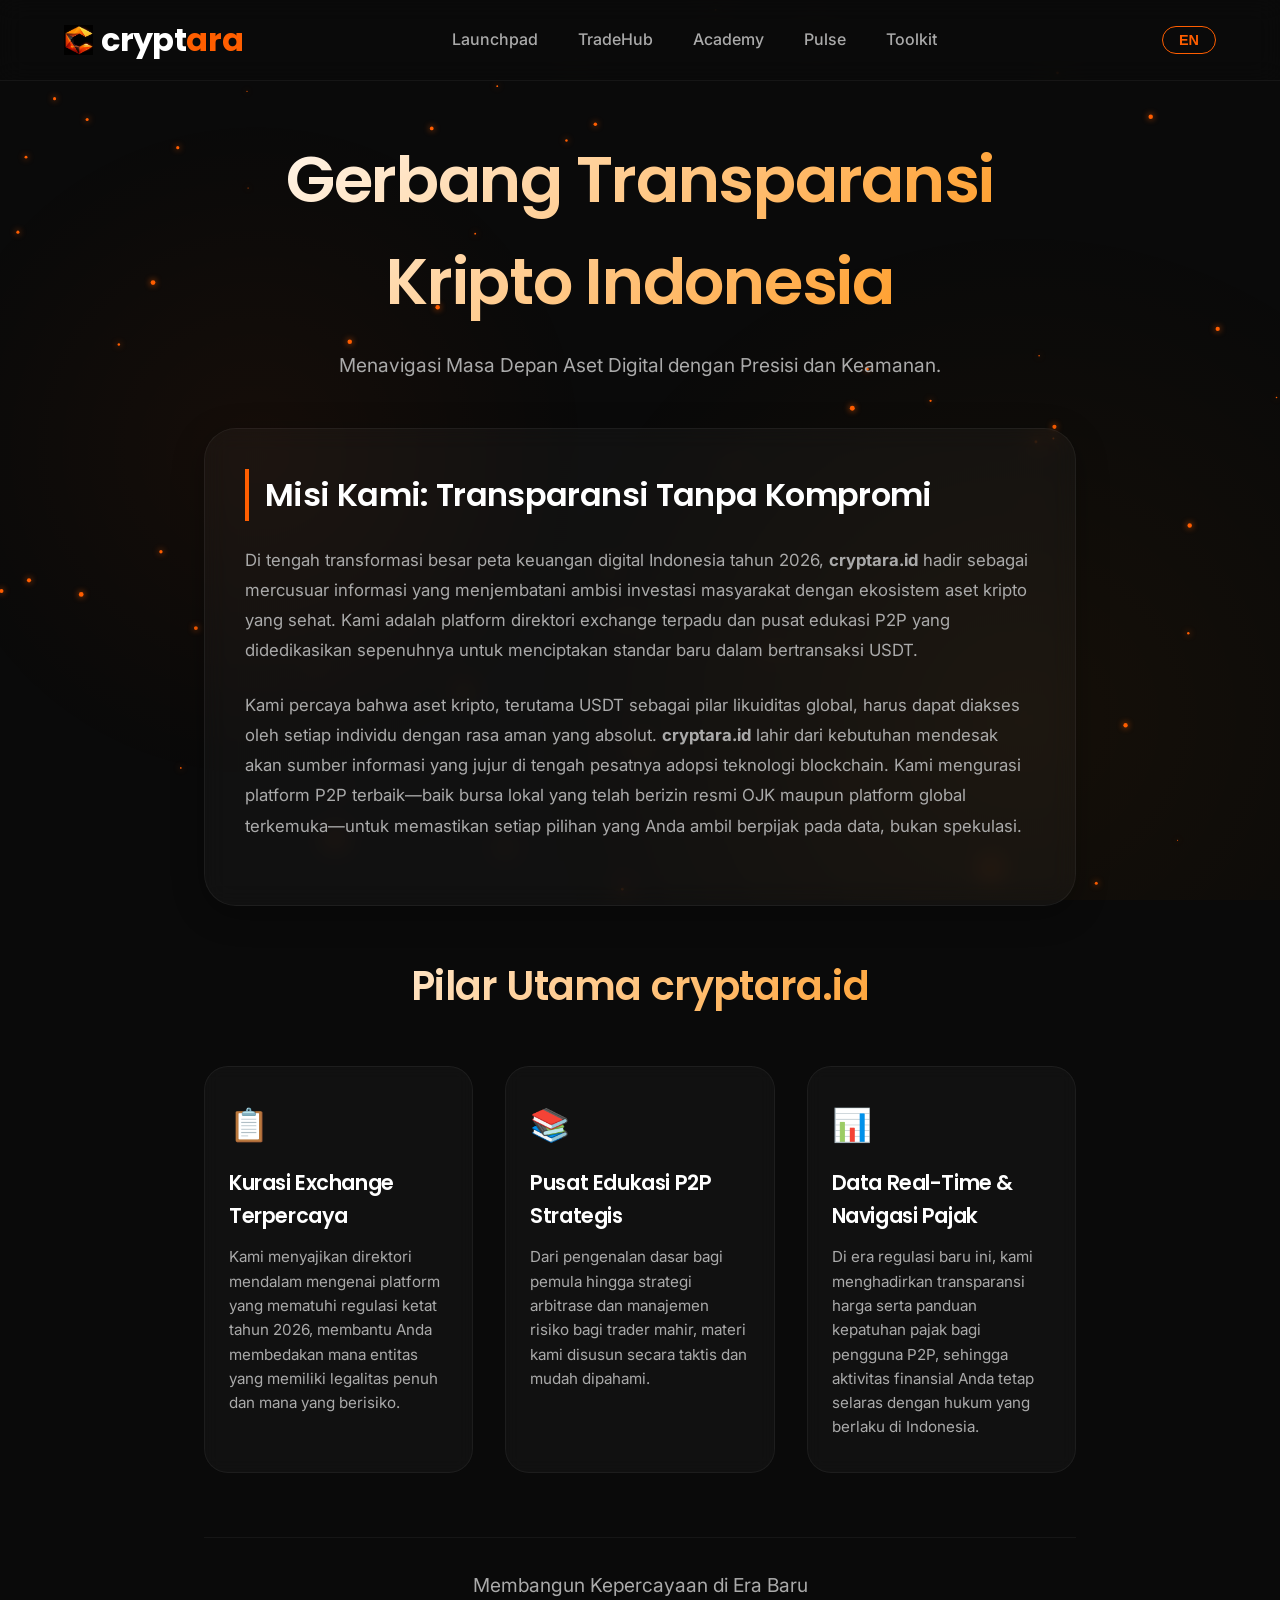
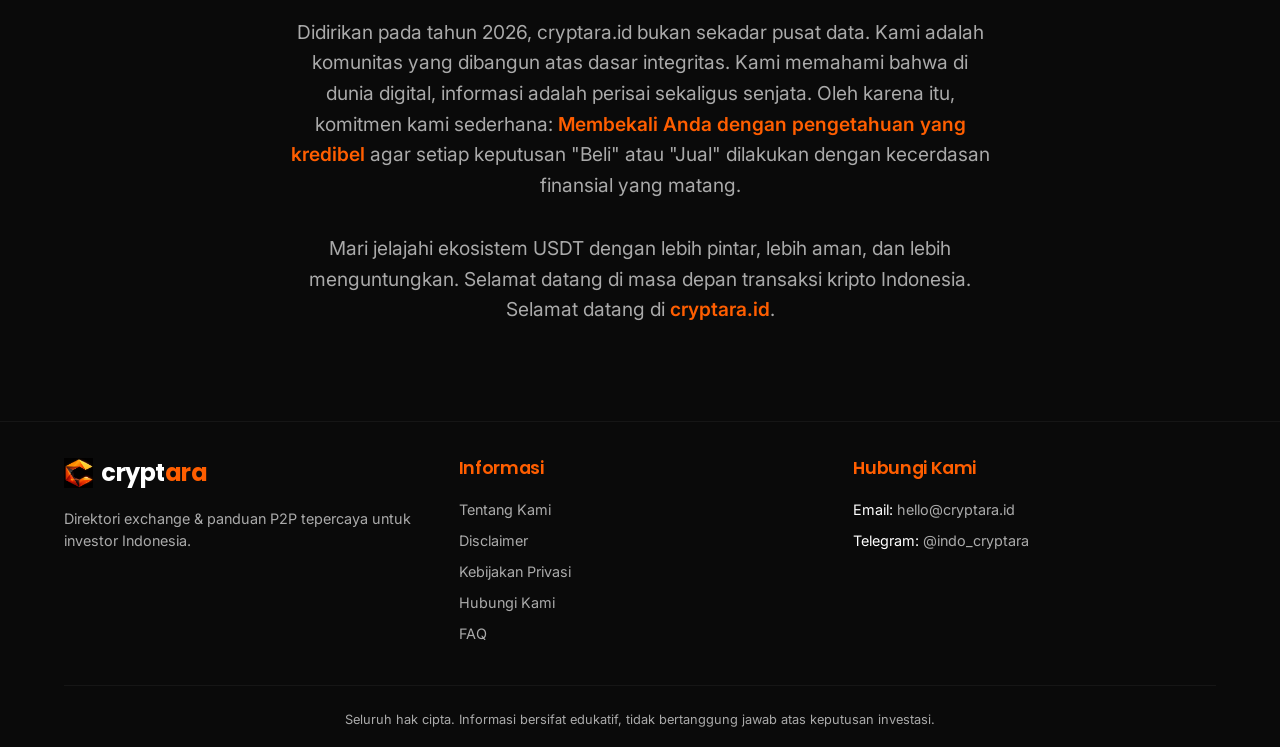
==== commit b6211c87: "Fix 5 bugs: real USDT prices, logo ticker, translate toggle, Telegram link, smooth scroll Agent-Logs" ====
--- a/about.html
+++ b/about.html
@@ -205,7 +205,7 @@
                 <h4 data-i18n="footer.contact">Kontak</h4>
                 <ul>
                     <li>Email: <a href="mailto:hello@cryptara.id">hello@cryptara.id</a></li>
-                    <li>Telegram: <a href="https://t.me/cryptara">@cryptara</a></li>
+                    <li>Telegram: <a href="https://t.me/indo_cryptara">@indo_cryptara</a></li>
                 </ul>
             </div>
         </div>
--- a/base.css
+++ b/base.css
@@ -11,6 +11,10 @@
     --shadow-glow: 0 0 15px var(--accent-orange);
     --font-main: 'Inter', sans-serif;
     --font-display: 'Poppins', sans-serif;
+}
+
+html {
+    scroll-behavior: smooth;
 }
 
 * {
--- a/style.css
+++ b/style.css
@@ -300,11 +300,21 @@
 }
 
 .ticker-item {
-    display: inline-block;
+    display: inline-flex;
+    align-items: center;
+    gap: 0.3rem;
     padding: 0 2rem;
     font-family: var(--font-main);
     font-weight: 500;
     color: var(--text-secondary);
+}
+
+.ticker-logo {
+    width: 16px;
+    height: 16px;
+    vertical-align: middle;
+    border-radius: 2px;
+    flex-shrink: 0;
 }
 
 .ticker-item span {
@@ -554,6 +564,36 @@
 
 .market-change.negative {
     color: #ff4d4d;
+}
+
+.market-left {
+    display: flex;
+    align-items: center;
+}
+
+.market-coin-logo {
+    width: 24px;
+    height: 24px;
+    vertical-align: middle;
+    margin-right: 8px;
+    border-radius: 50%;
+    flex-shrink: 0;
+}
+
+.market-coin-fallback {
+    width: 24px;
+    height: 24px;
+    background: linear-gradient(135deg, var(--accent-orange), var(--accent-orange-light));
+    border-radius: 50%;
+    display: inline-flex;
+    align-items: center;
+    justify-content: center;
+    font-size: 0.7rem;
+    font-weight: bold;
+    color: white;
+    margin-right: 8px;
+    vertical-align: middle;
+    flex-shrink: 0;
 }
 
 .market-more {
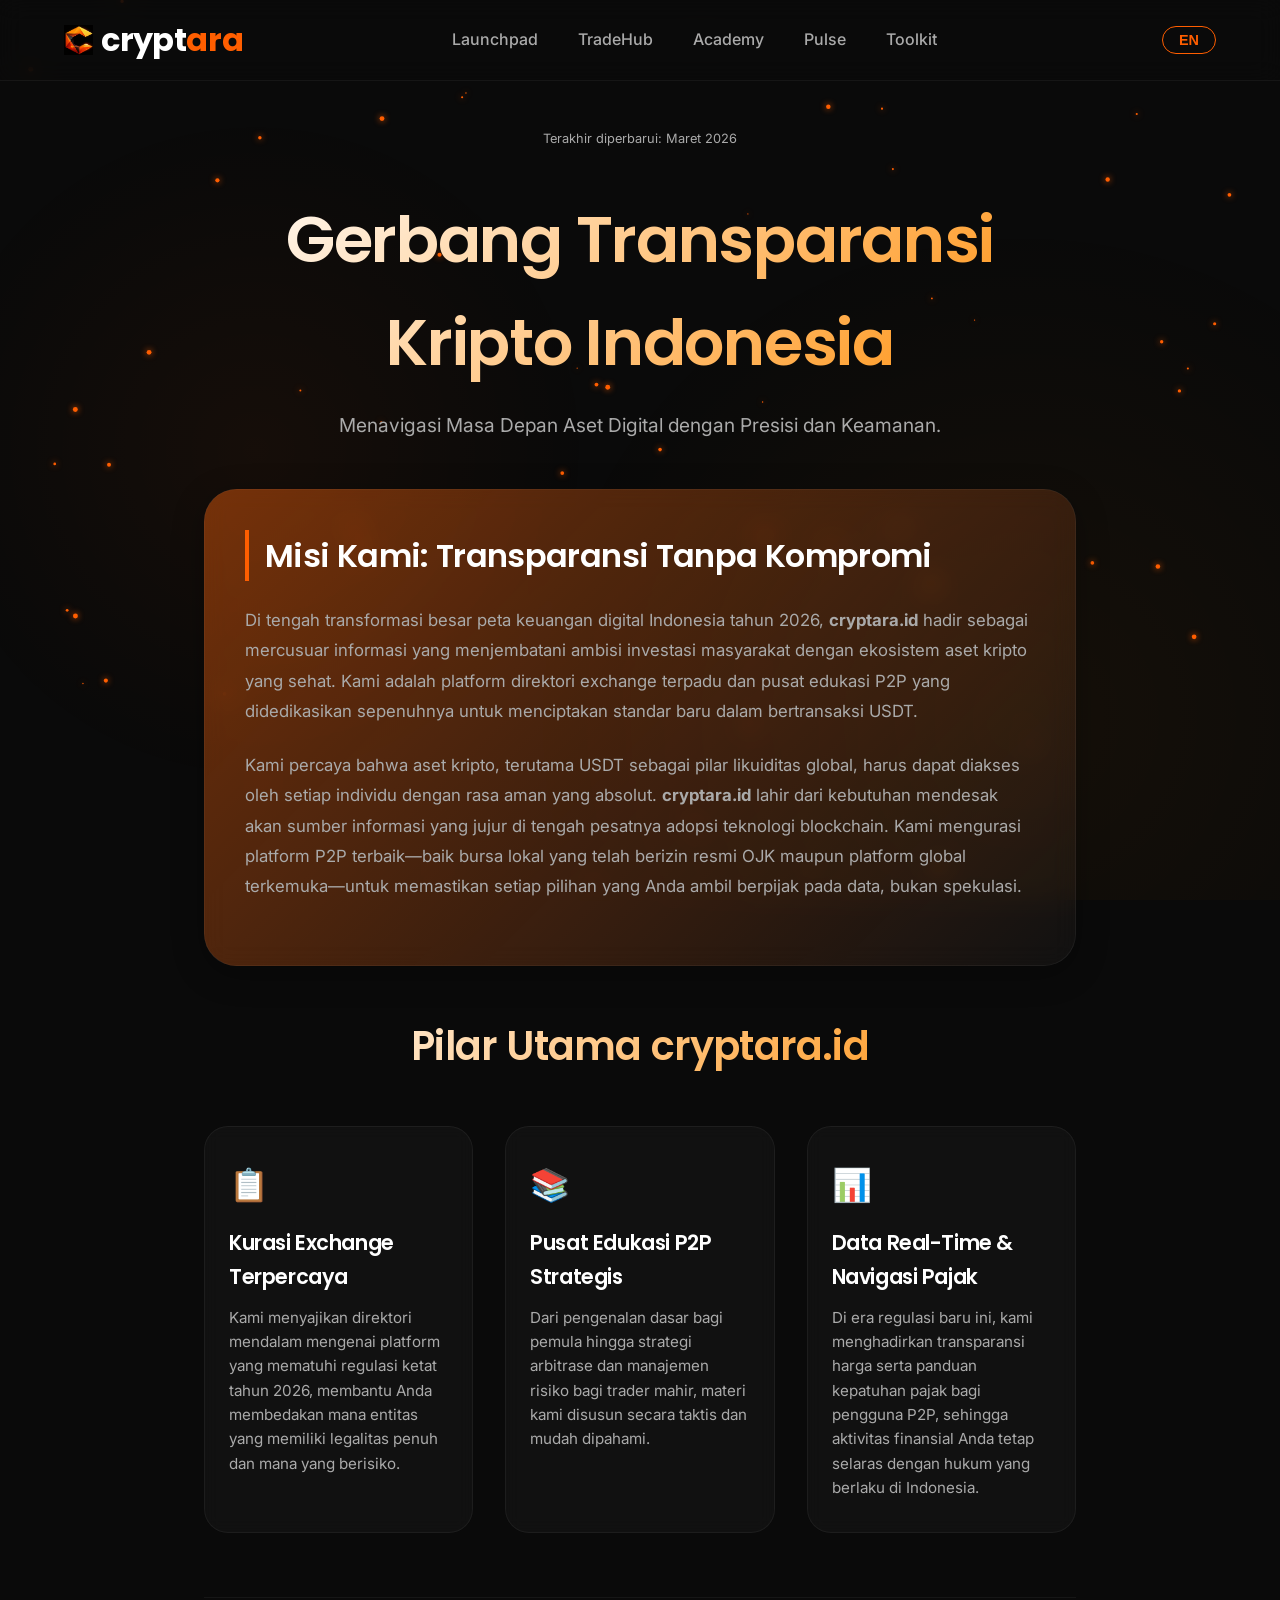
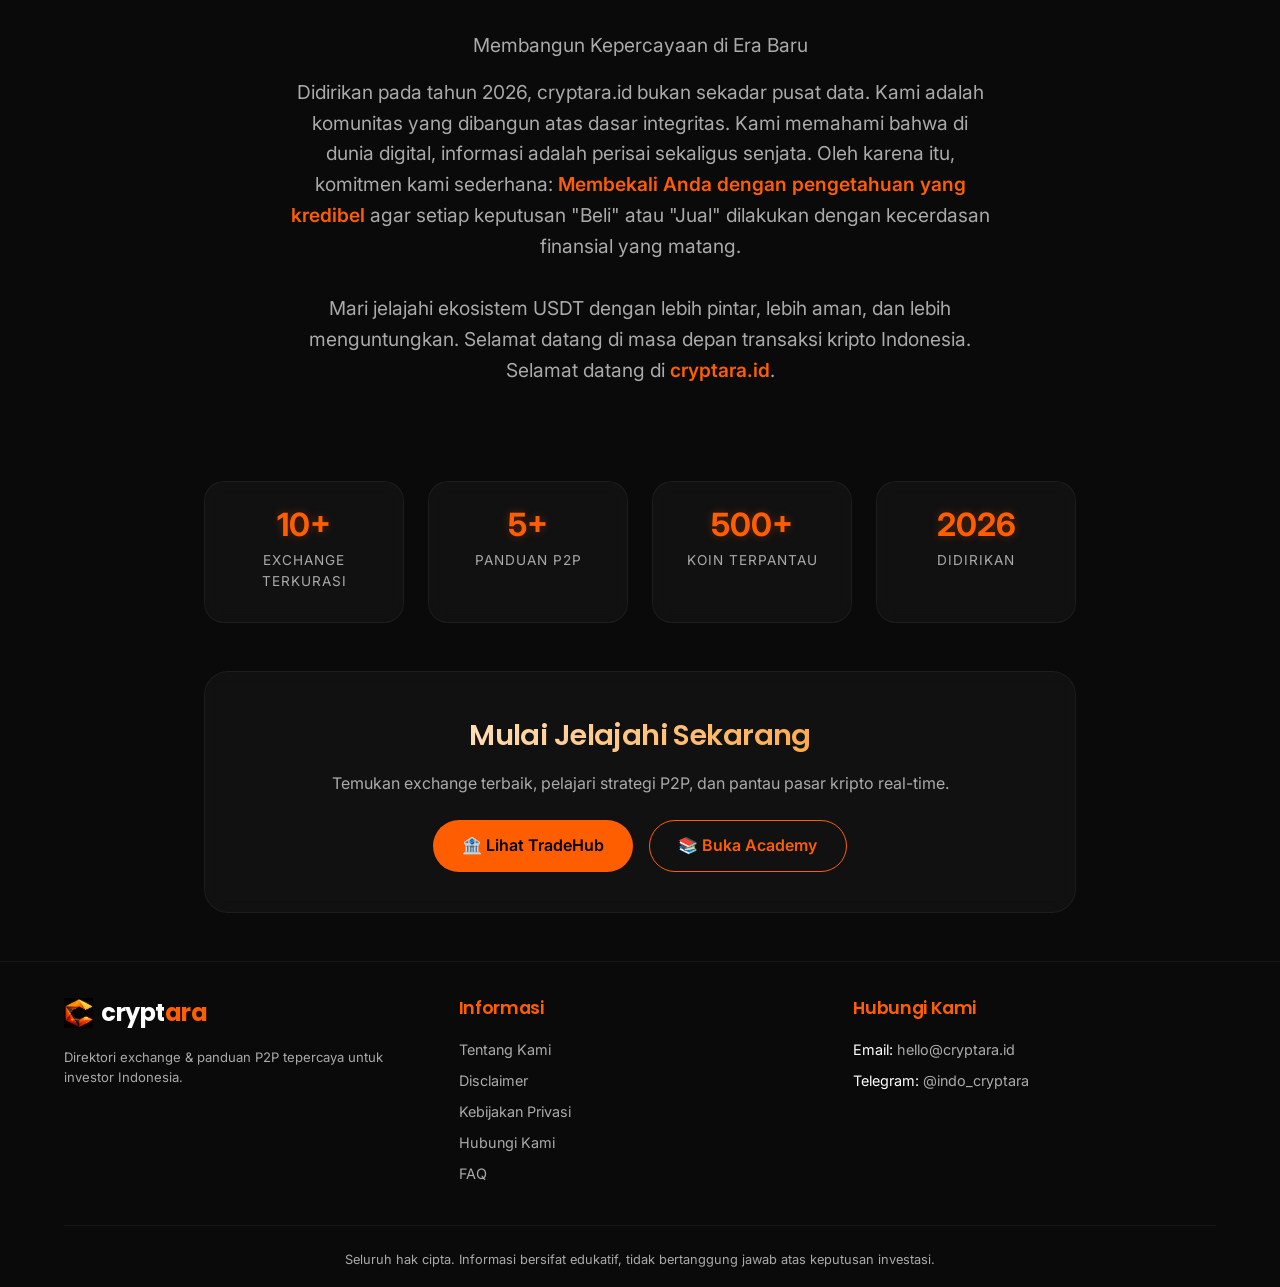
==== commit 34939612: "Add UI/UX improvements: Telegram section, about/disclaimer/privacy enhancements, compact footer, coi" ====
--- a/about.html
+++ b/about.html
@@ -118,9 +118,125 @@
             font-weight: 600;
         }
 
+        /* Stats Section */
+        .stats-section {
+            display: grid;
+            grid-template-columns: repeat(auto-fit, minmax(160px, 1fr));
+            gap: 1.5rem;
+            margin: 3rem 0;
+        }
+        .stat-card {
+            background: var(--glass-bg);
+            backdrop-filter: blur(8px);
+            border: 1px solid var(--glass-border);
+            border-radius: 20px;
+            padding: 1.5rem 1rem;
+            text-align: center;
+            transition: 0.3s;
+        }
+        .stat-card:hover {
+            border-color: var(--accent-orange);
+            box-shadow: var(--shadow-glow);
+        }
+        .stat-number {
+            font-size: 2rem;
+            font-weight: 700;
+            color: var(--accent-orange);
+            display: block;
+        }
+        .stat-label {
+            color: var(--text-secondary);
+            font-size: 0.85rem;
+            margin-top: 0.3rem;
+        }
+
+        /* Animated gradient border on mission card */
+        .mission-card {
+            position: relative;
+        }
+        .mission-card::before {
+            content: '';
+            position: absolute;
+            inset: -1px;
+            border-radius: 33px;
+            background: linear-gradient(135deg, var(--accent-orange), transparent 50%, var(--accent-orange));
+            background-size: 200% 200%;
+            animation: gradientShift 4s ease infinite;
+            z-index: -1;
+            opacity: 0.4;
+        }
+        @keyframes gradientShift {
+            0% { background-position: 0% 50%; }
+            50% { background-position: 100% 50%; }
+            100% { background-position: 0% 50%; }
+        }
+
+        /* Last Updated */
+        .last-updated {
+            text-align: center;
+            color: var(--text-secondary);
+            font-size: 0.8rem;
+            margin-bottom: 2.5rem;
+        }
+
+        /* CTA Section */
+        .cta-section {
+            background: var(--glass-bg);
+            backdrop-filter: blur(8px);
+            border: 1px solid var(--glass-border);
+            border-radius: 24px;
+            padding: 2.5rem;
+            text-align: center;
+            margin-top: 3rem;
+        }
+        .cta-section h3 {
+            font-size: 1.8rem;
+            margin-bottom: 0.8rem;
+        }
+        .cta-section p {
+            color: var(--text-secondary);
+            margin-bottom: 1.5rem;
+        }
+        .cta-buttons {
+            display: flex;
+            gap: 1rem;
+            justify-content: center;
+            flex-wrap: wrap;
+        }
+        .cta-btn {
+            display: inline-flex;
+            align-items: center;
+            gap: 0.5rem;
+            padding: 0.75rem 1.8rem;
+            border-radius: 30px;
+            text-decoration: none;
+            font-weight: 600;
+            transition: 0.3s;
+        }
+        .cta-btn-primary {
+            background: var(--accent-orange);
+            color: black;
+        }
+        .cta-btn-primary:hover {
+            background: var(--accent-orange-light, #ff7a33);
+            transform: translateY(-2px);
+            box-shadow: 0 6px 20px rgba(255,94,0,0.4);
+        }
+        .cta-btn-secondary {
+            border: 1px solid var(--accent-orange);
+            color: var(--accent-orange);
+        }
+        .cta-btn-secondary:hover {
+            background: rgba(255,94,0,0.1);
+            transform: translateY(-2px);
+        }
+
         @media (max-width: 800px) {
             .pillars-grid {
                 grid-template-columns: 1fr;
+            }
+            .stats-section {
+                grid-template-columns: repeat(2, 1fr);
             }
         }
     </style>
@@ -146,6 +262,7 @@
 
     <section class="about-container">
         <div class="about-hero">
+            <p class="last-updated">Terakhir diperbarui: Maret 2026</p>
             <h1 class="gradient-title" data-i18n="about.title">Gerbang Transparansi Kripto Indonesia</h1>
             <p class="subheadline" data-i18n="about.subtitle">Menavigasi Masa Depan Aset Digital dengan Presisi dan Keamanan.</p>
         </div>
@@ -179,6 +296,40 @@
             <p data-i18n="about.closing.tagline">Membangun Kepercayaan di Era Baru</p>
             <p data-i18n="about.closing.desc1" data-i18n-html="true">Didirikan pada tahun 2026, cryptara.id bukan sekadar pusat data. Kami adalah komunitas yang dibangun atas dasar integritas. Kami memahami bahwa di dunia digital, informasi adalah perisai sekaligus senjata. Oleh karena itu, komitmen kami sederhana: <span class="highlight">Membekali Anda dengan pengetahuan yang kredibel</span> agar setiap keputusan "Beli" atau "Jual" dilakukan dengan kecerdasan finansial yang matang.</p>
             <p style="margin-top: 2rem;" data-i18n="about.closing.desc2" data-i18n-html="true">Mari jelajahi ekosistem USDT dengan lebih pintar, lebih aman, dan lebih menguntungkan. Selamat datang di masa depan transaksi kripto Indonesia. Selamat datang di <span class="highlight">cryptara.id</span>.</p>
+        </div>
+
+        <!-- Stats Section -->
+        <div class="stats-section">
+            <div class="stat-card">
+                <span class="stat-number">10+</span>
+                <div class="stat-label">Exchange Terkurasi</div>
+            </div>
+            <div class="stat-card">
+                <span class="stat-number">5+</span>
+                <div class="stat-label">Panduan P2P</div>
+            </div>
+            <div class="stat-card">
+                <span class="stat-number">500+</span>
+                <div class="stat-label">Koin Terpantau</div>
+            </div>
+            <div class="stat-card">
+                <span class="stat-number">2026</span>
+                <div class="stat-label">Didirikan</div>
+            </div>
+        </div>
+
+        <!-- CTA Section -->
+        <div class="cta-section">
+            <h3 class="gradient-title">Mulai Jelajahi Sekarang</h3>
+            <p>Temukan exchange terbaik, pelajari strategi P2P, dan pantau pasar kripto real-time.</p>
+            <div class="cta-buttons">
+                <a href="exchange.html" class="cta-btn cta-btn-primary">
+                    🏦 Lihat TradeHub
+                </a>
+                <a href="learn.html" class="cta-btn cta-btn-secondary">
+                    📚 Buka Academy
+                </a>
+            </div>
         </div>
     </section>
 
--- a/base.css
+++ b/base.css
@@ -193,24 +193,29 @@
 /* ===== FOOTER ===== */
 footer {
     background: var(--bg-primary);
-    padding: 2rem 5% 1rem;
+    padding: 1.5rem 5% 0.8rem;
     border-top: 1px solid var(--glass-border);
-    font-size: 0.9rem;
+    font-size: 0.85rem;
 }
 
 .footer-container {
-    display: grid;
-    grid-template-columns: repeat(3, 1fr);
-    gap: 2rem;
+    display: flex;
+    gap: 1.5rem;
     max-width: 1200px;
     margin: 0 auto;
-    padding-bottom: 2rem;
+    padding-bottom: 1rem;
+    flex-wrap: wrap;
+}
+
+.footer-col {
+    flex: 1;
+    min-width: 160px;
 }
 
 .footer-col h4 {
     font-family: var(--font-display);
-    font-size: 1.1rem;
-    margin-bottom: 1rem;
+    font-size: 1rem;
+    margin-bottom: 0.6rem;
     color: var(--accent-orange);
 }
 
@@ -220,7 +225,7 @@
 }
 
 .footer-col ul li {
-    margin-bottom: 0.5rem;
+    margin-bottom: 0.3rem;
 }
 
 .footer-col ul li a {
@@ -238,17 +243,17 @@
     align-items: center;
     gap: 8px;
     text-decoration: none;
-    margin-bottom: 1rem;
+    margin-bottom: 0.6rem;
 }
 
 .footer-logo-img {
-    height: 30px;
+    height: 28px;
     width: auto;
 }
 
 .footer-logo-text {
     font-family: var(--font-display);
-    font-size: 1.5rem;
+    font-size: 1.3rem;
     font-weight: 700;
     color: var(--text-primary);
     letter-spacing: -0.02em;
@@ -261,14 +266,15 @@
 .footer-tagline {
     color: var(--text-secondary);
     line-height: 1.5;
+    font-size: 0.82rem;
 }
 
 .footer-bottom {
     text-align: center;
-    padding-top: 1.5rem;
+    padding-top: 0.8rem;
     border-top: 1px solid var(--glass-border);
     color: var(--text-secondary);
-    font-size: 0.8rem;
+    font-size: 0.78rem;
 }
 
 /* ===== RESPONSIVE (umum) ===== */
@@ -283,18 +289,24 @@
         backdrop-filter: blur(12px);
         border-bottom: 1px solid var(--glass-border);
         flex-direction: column;
-        align-items: flex-start;
+        align-items: center;
         gap: 0;
-        padding: 0.5rem 0;
+        padding: 1rem 0;
         z-index: 999;
     }
     .nav-links.active {
         display: flex;
     }
     .nav-links a {
-        padding: 0.8rem 5%;
+        padding: 0.8rem 2rem;
         width: 100%;
+        text-align: center;
         border-bottom: 1px solid var(--glass-border);
+        transition: background 0.2s, color 0.2s;
+    }
+    .nav-links a:hover {
+        background: rgba(255, 94, 0, 0.1);
+        color: var(--accent-orange);
     }
     .nav-links a:last-child {
         border-bottom: none;
@@ -313,7 +325,7 @@
         position: sticky;
     }
     .footer-container {
-        grid-template-columns: 1fr;
-        gap: 1.5rem;
+        flex-direction: column;
+        gap: 1rem;
     }
 }
--- a/style.css
+++ b/style.css
@@ -847,6 +847,10 @@
     .nav-links {
         display: none;
     }
+    .nav-links a:hover {
+        background: rgba(255, 94, 0, 0.1);
+        color: var(--accent-orange);
+    }
     .hamburger {
         display: block;
         color: var(--text-primary);
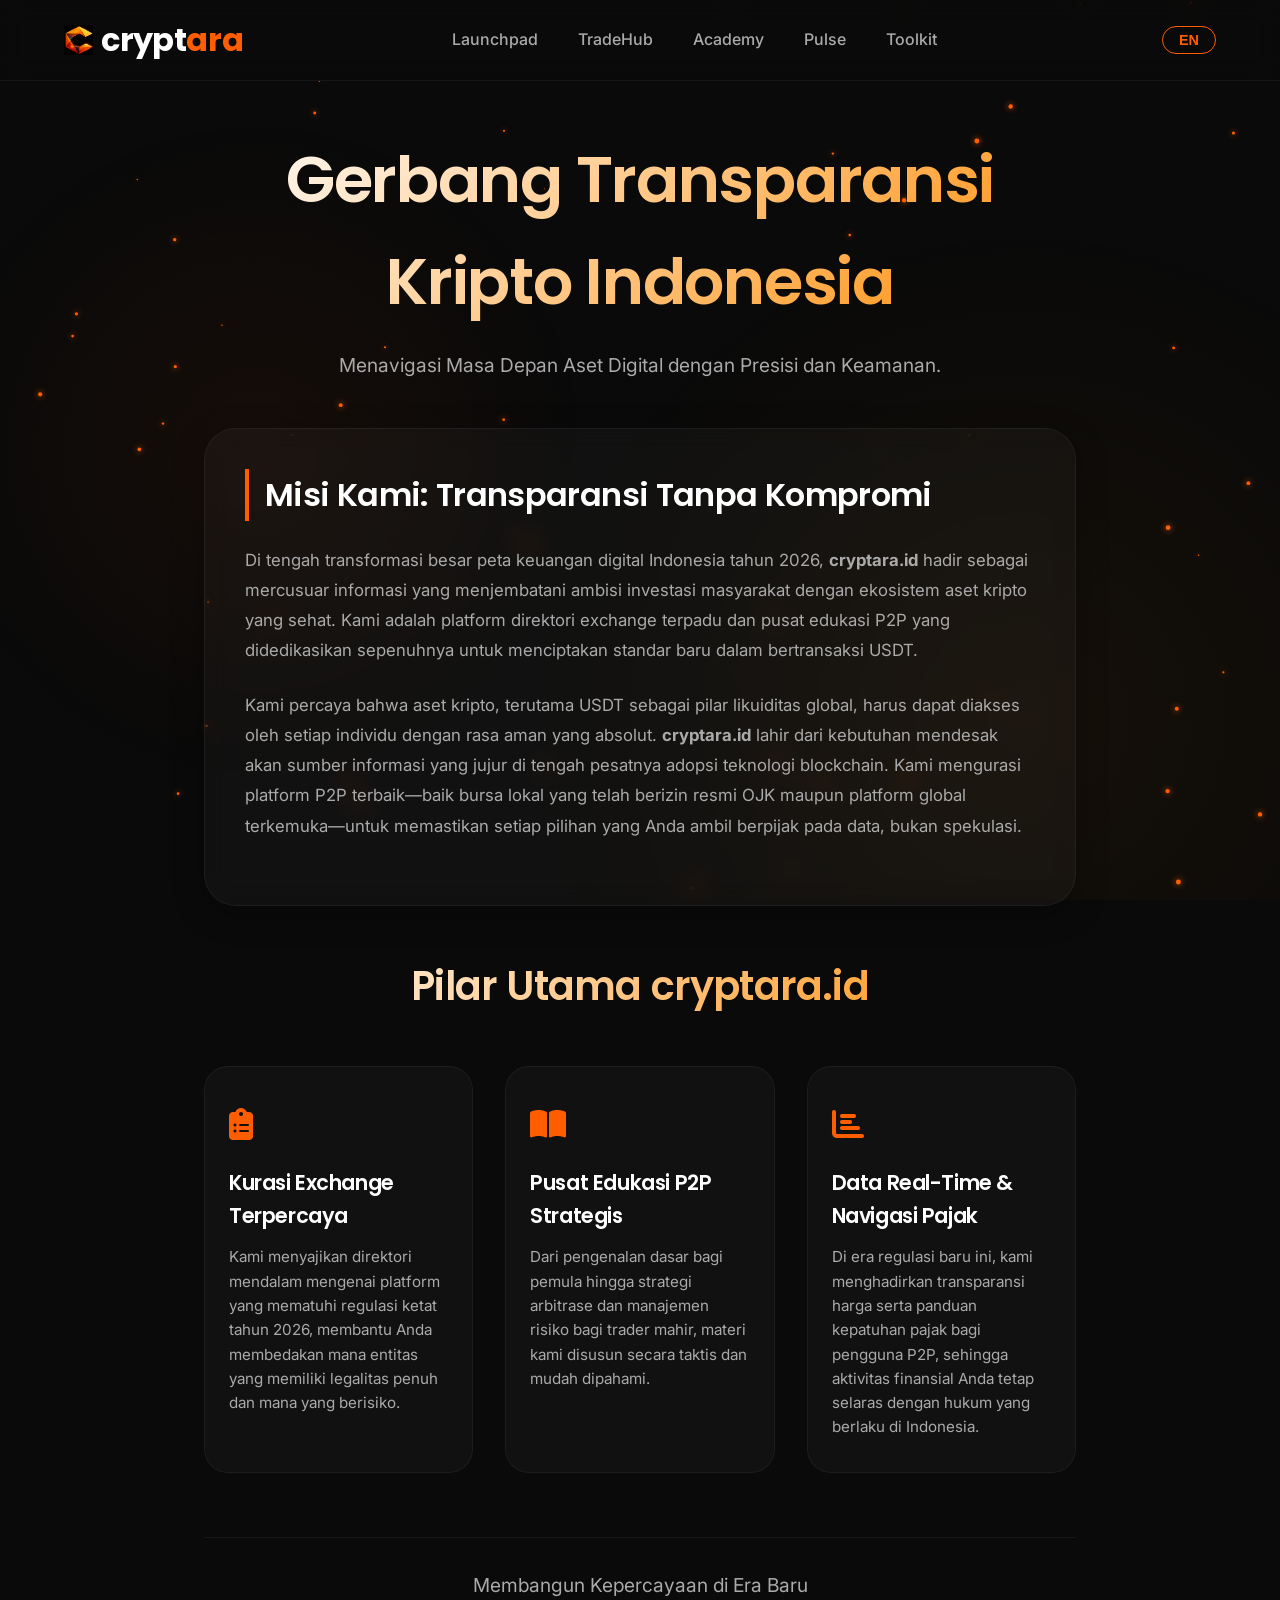
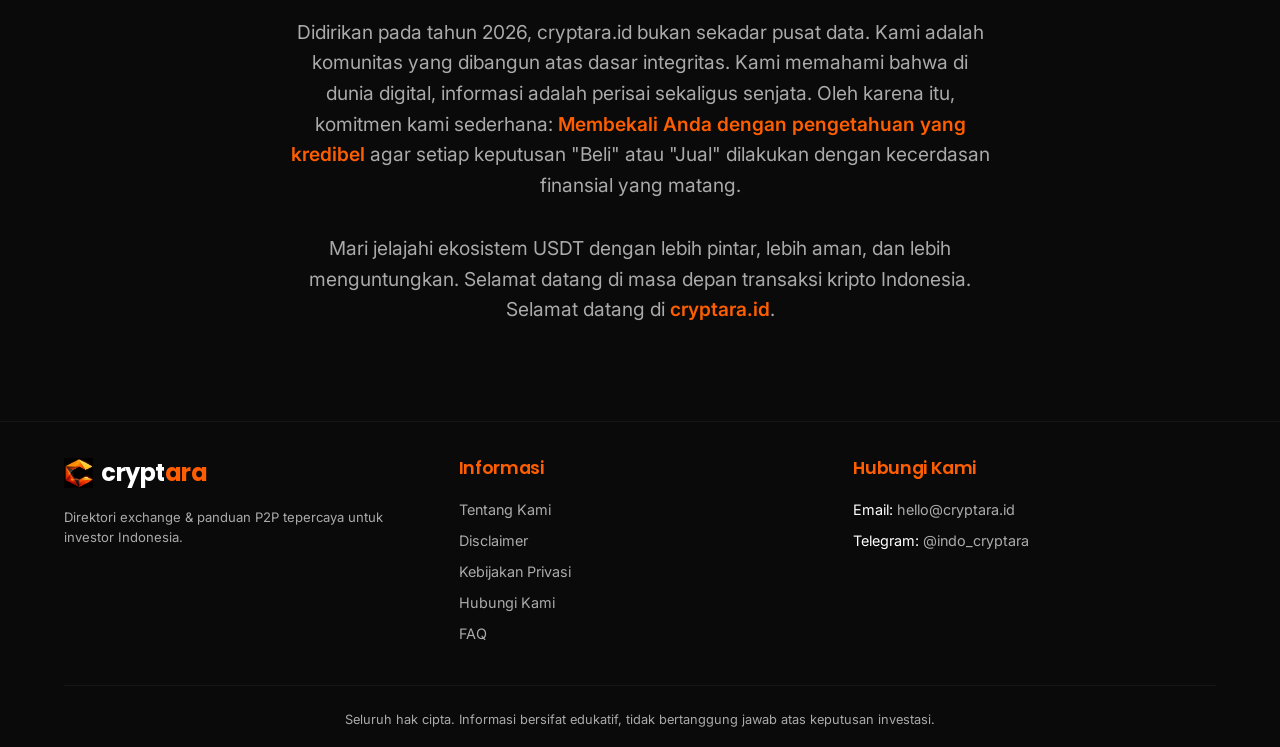
==== commit fbe05671: "Implement 4 issues: coin logos, FA icons, toolkit overhaul, translations - market.html: Add coin log" ====
--- a/about.html
+++ b/about.html
@@ -9,6 +9,7 @@
     <link rel="stylesheet" href="base.css">
     <link rel="stylesheet" href="style.css">
     <link href="https://fonts.googleapis.com/css2?family=Inter:wght@400;500;600;700&family=Poppins:wght@600;700&display=swap" rel="stylesheet">
+    <link rel="stylesheet" href="https://cdnjs.cloudflare.com/ajax/libs/font-awesome/6.5.1/css/all.min.css">
     <style>
         /* ===== PAGE SPECIFIC STYLES ===== */
         .about-container {
@@ -118,125 +119,9 @@
             font-weight: 600;
         }
 
-        /* Stats Section */
-        .stats-section {
-            display: grid;
-            grid-template-columns: repeat(auto-fit, minmax(160px, 1fr));
-            gap: 1.5rem;
-            margin: 3rem 0;
-        }
-        .stat-card {
-            background: var(--glass-bg);
-            backdrop-filter: blur(8px);
-            border: 1px solid var(--glass-border);
-            border-radius: 20px;
-            padding: 1.5rem 1rem;
-            text-align: center;
-            transition: 0.3s;
-        }
-        .stat-card:hover {
-            border-color: var(--accent-orange);
-            box-shadow: var(--shadow-glow);
-        }
-        .stat-number {
-            font-size: 2rem;
-            font-weight: 700;
-            color: var(--accent-orange);
-            display: block;
-        }
-        .stat-label {
-            color: var(--text-secondary);
-            font-size: 0.85rem;
-            margin-top: 0.3rem;
-        }
-
-        /* Animated gradient border on mission card */
-        .mission-card {
-            position: relative;
-        }
-        .mission-card::before {
-            content: '';
-            position: absolute;
-            inset: -1px;
-            border-radius: 33px;
-            background: linear-gradient(135deg, var(--accent-orange), transparent 50%, var(--accent-orange));
-            background-size: 200% 200%;
-            animation: gradientShift 4s ease infinite;
-            z-index: -1;
-            opacity: 0.4;
-        }
-        @keyframes gradientShift {
-            0% { background-position: 0% 50%; }
-            50% { background-position: 100% 50%; }
-            100% { background-position: 0% 50%; }
-        }
-
-        /* Last Updated */
-        .last-updated {
-            text-align: center;
-            color: var(--text-secondary);
-            font-size: 0.8rem;
-            margin-bottom: 2.5rem;
-        }
-
-        /* CTA Section */
-        .cta-section {
-            background: var(--glass-bg);
-            backdrop-filter: blur(8px);
-            border: 1px solid var(--glass-border);
-            border-radius: 24px;
-            padding: 2.5rem;
-            text-align: center;
-            margin-top: 3rem;
-        }
-        .cta-section h3 {
-            font-size: 1.8rem;
-            margin-bottom: 0.8rem;
-        }
-        .cta-section p {
-            color: var(--text-secondary);
-            margin-bottom: 1.5rem;
-        }
-        .cta-buttons {
-            display: flex;
-            gap: 1rem;
-            justify-content: center;
-            flex-wrap: wrap;
-        }
-        .cta-btn {
-            display: inline-flex;
-            align-items: center;
-            gap: 0.5rem;
-            padding: 0.75rem 1.8rem;
-            border-radius: 30px;
-            text-decoration: none;
-            font-weight: 600;
-            transition: 0.3s;
-        }
-        .cta-btn-primary {
-            background: var(--accent-orange);
-            color: black;
-        }
-        .cta-btn-primary:hover {
-            background: var(--accent-orange-light, #ff7a33);
-            transform: translateY(-2px);
-            box-shadow: 0 6px 20px rgba(255,94,0,0.4);
-        }
-        .cta-btn-secondary {
-            border: 1px solid var(--accent-orange);
-            color: var(--accent-orange);
-        }
-        .cta-btn-secondary:hover {
-            background: rgba(255,94,0,0.1);
-            transform: translateY(-2px);
-        }
-
         @media (max-width: 800px) {
             .pillars-grid {
                 grid-template-columns: 1fr;
-            }
-            .stats-section {
-                grid-template-columns: repeat(2, 1fr);
             }
         }
     </style>
@@ -262,7 +147,6 @@
 
     <section class="about-container">
         <div class="about-hero">
-            <p class="last-updated">Terakhir diperbarui: Maret 2026</p>
             <h1 class="gradient-title" data-i18n="about.title">Gerbang Transparansi Kripto Indonesia</h1>
             <p class="subheadline" data-i18n="about.subtitle">Menavigasi Masa Depan Aset Digital dengan Presisi dan Keamanan.</p>
         </div>
@@ -276,17 +160,17 @@
         <h2 class="gradient-title" style="margin-bottom: 2rem;" data-i18n="about.pillars.title">Pilar Utama cryptara.id</h2>
         <div class="pillars-grid">
             <div class="pillar-item">
-                <div class="pillar-icon">📋</div>
+                <div class="pillar-icon"><i class="fas fa-clipboard-list"></i></div>
                 <h3 data-i18n="about.pillars.item1.title">Kurasi Exchange Terpercaya</h3>
                 <p data-i18n="about.pillars.item1.desc">Kami menyajikan direktori mendalam mengenai platform yang mematuhi regulasi ketat tahun 2026, membantu Anda membedakan mana entitas yang memiliki legalitas penuh dan mana yang berisiko.</p>
             </div>
             <div class="pillar-item">
-                <div class="pillar-icon">📚</div>
+                <div class="pillar-icon"><i class="fas fa-book-open"></i></div>
                 <h3 data-i18n="about.pillars.item2.title">Pusat Edukasi P2P Strategis</h3>
                 <p data-i18n="about.pillars.item2.desc">Dari pengenalan dasar bagi pemula hingga strategi arbitrase dan manajemen risiko bagi trader mahir, materi kami disusun secara taktis dan mudah dipahami.</p>
             </div>
             <div class="pillar-item">
-                <div class="pillar-icon">📊</div>
+                <div class="pillar-icon"><i class="fas fa-chart-bar"></i></div>
                 <h3 data-i18n="about.pillars.item3.title">Data Real-Time & Navigasi Pajak</h3>
                 <p data-i18n="about.pillars.item3.desc">Di era regulasi baru ini, kami menghadirkan transparansi harga serta panduan kepatuhan pajak bagi pengguna P2P, sehingga aktivitas finansial Anda tetap selaras dengan hukum yang berlaku di Indonesia.</p>
             </div>
@@ -296,40 +180,6 @@
             <p data-i18n="about.closing.tagline">Membangun Kepercayaan di Era Baru</p>
             <p data-i18n="about.closing.desc1" data-i18n-html="true">Didirikan pada tahun 2026, cryptara.id bukan sekadar pusat data. Kami adalah komunitas yang dibangun atas dasar integritas. Kami memahami bahwa di dunia digital, informasi adalah perisai sekaligus senjata. Oleh karena itu, komitmen kami sederhana: <span class="highlight">Membekali Anda dengan pengetahuan yang kredibel</span> agar setiap keputusan "Beli" atau "Jual" dilakukan dengan kecerdasan finansial yang matang.</p>
             <p style="margin-top: 2rem;" data-i18n="about.closing.desc2" data-i18n-html="true">Mari jelajahi ekosistem USDT dengan lebih pintar, lebih aman, dan lebih menguntungkan. Selamat datang di masa depan transaksi kripto Indonesia. Selamat datang di <span class="highlight">cryptara.id</span>.</p>
-        </div>
-
-        <!-- Stats Section -->
-        <div class="stats-section">
-            <div class="stat-card">
-                <span class="stat-number">10+</span>
-                <div class="stat-label">Exchange Terkurasi</div>
-            </div>
-            <div class="stat-card">
-                <span class="stat-number">5+</span>
-                <div class="stat-label">Panduan P2P</div>
-            </div>
-            <div class="stat-card">
-                <span class="stat-number">500+</span>
-                <div class="stat-label">Koin Terpantau</div>
-            </div>
-            <div class="stat-card">
-                <span class="stat-number">2026</span>
-                <div class="stat-label">Didirikan</div>
-            </div>
-        </div>
-
-        <!-- CTA Section -->
-        <div class="cta-section">
-            <h3 class="gradient-title">Mulai Jelajahi Sekarang</h3>
-            <p>Temukan exchange terbaik, pelajari strategi P2P, dan pantau pasar kripto real-time.</p>
-            <div class="cta-buttons">
-                <a href="exchange.html" class="cta-btn cta-btn-primary">
-                    🏦 Lihat TradeHub
-                </a>
-                <a href="learn.html" class="cta-btn cta-btn-secondary">
-                    📚 Buka Academy
-                </a>
-            </div>
         </div>
     </section>
 
